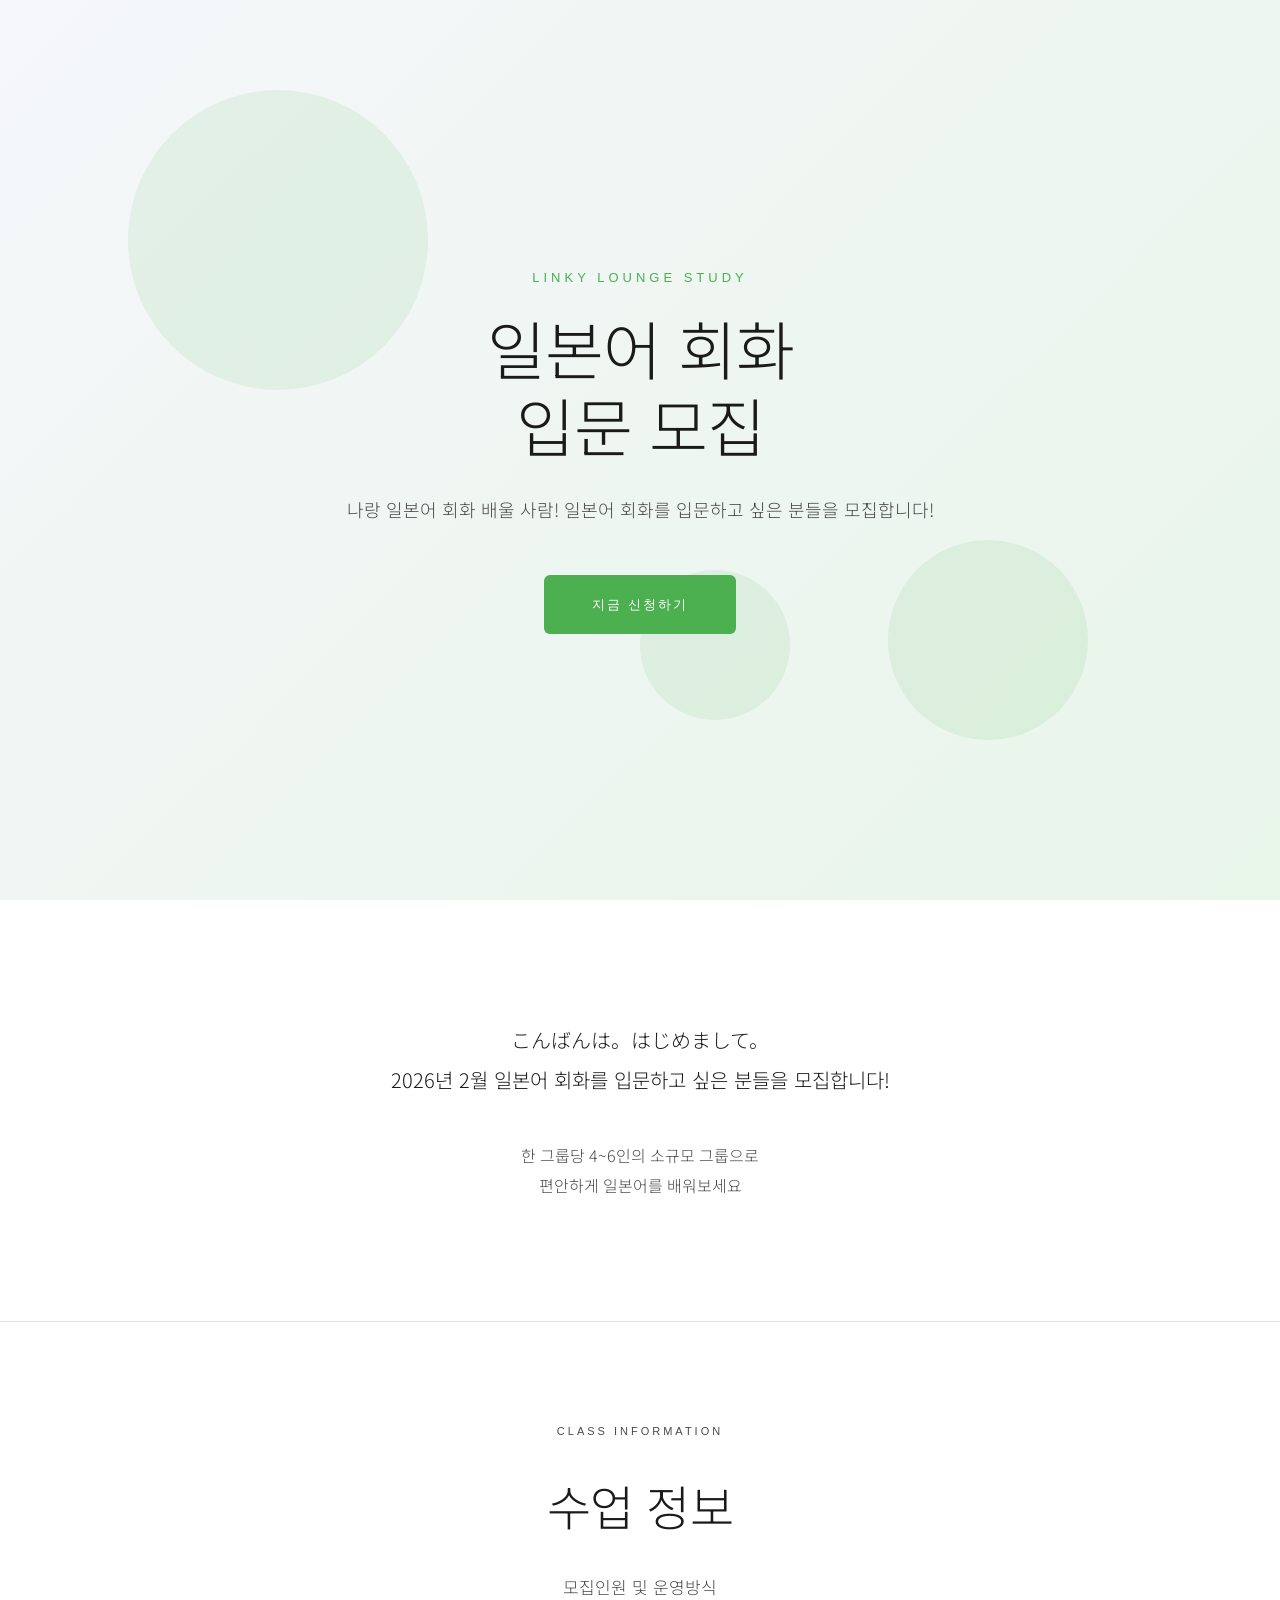
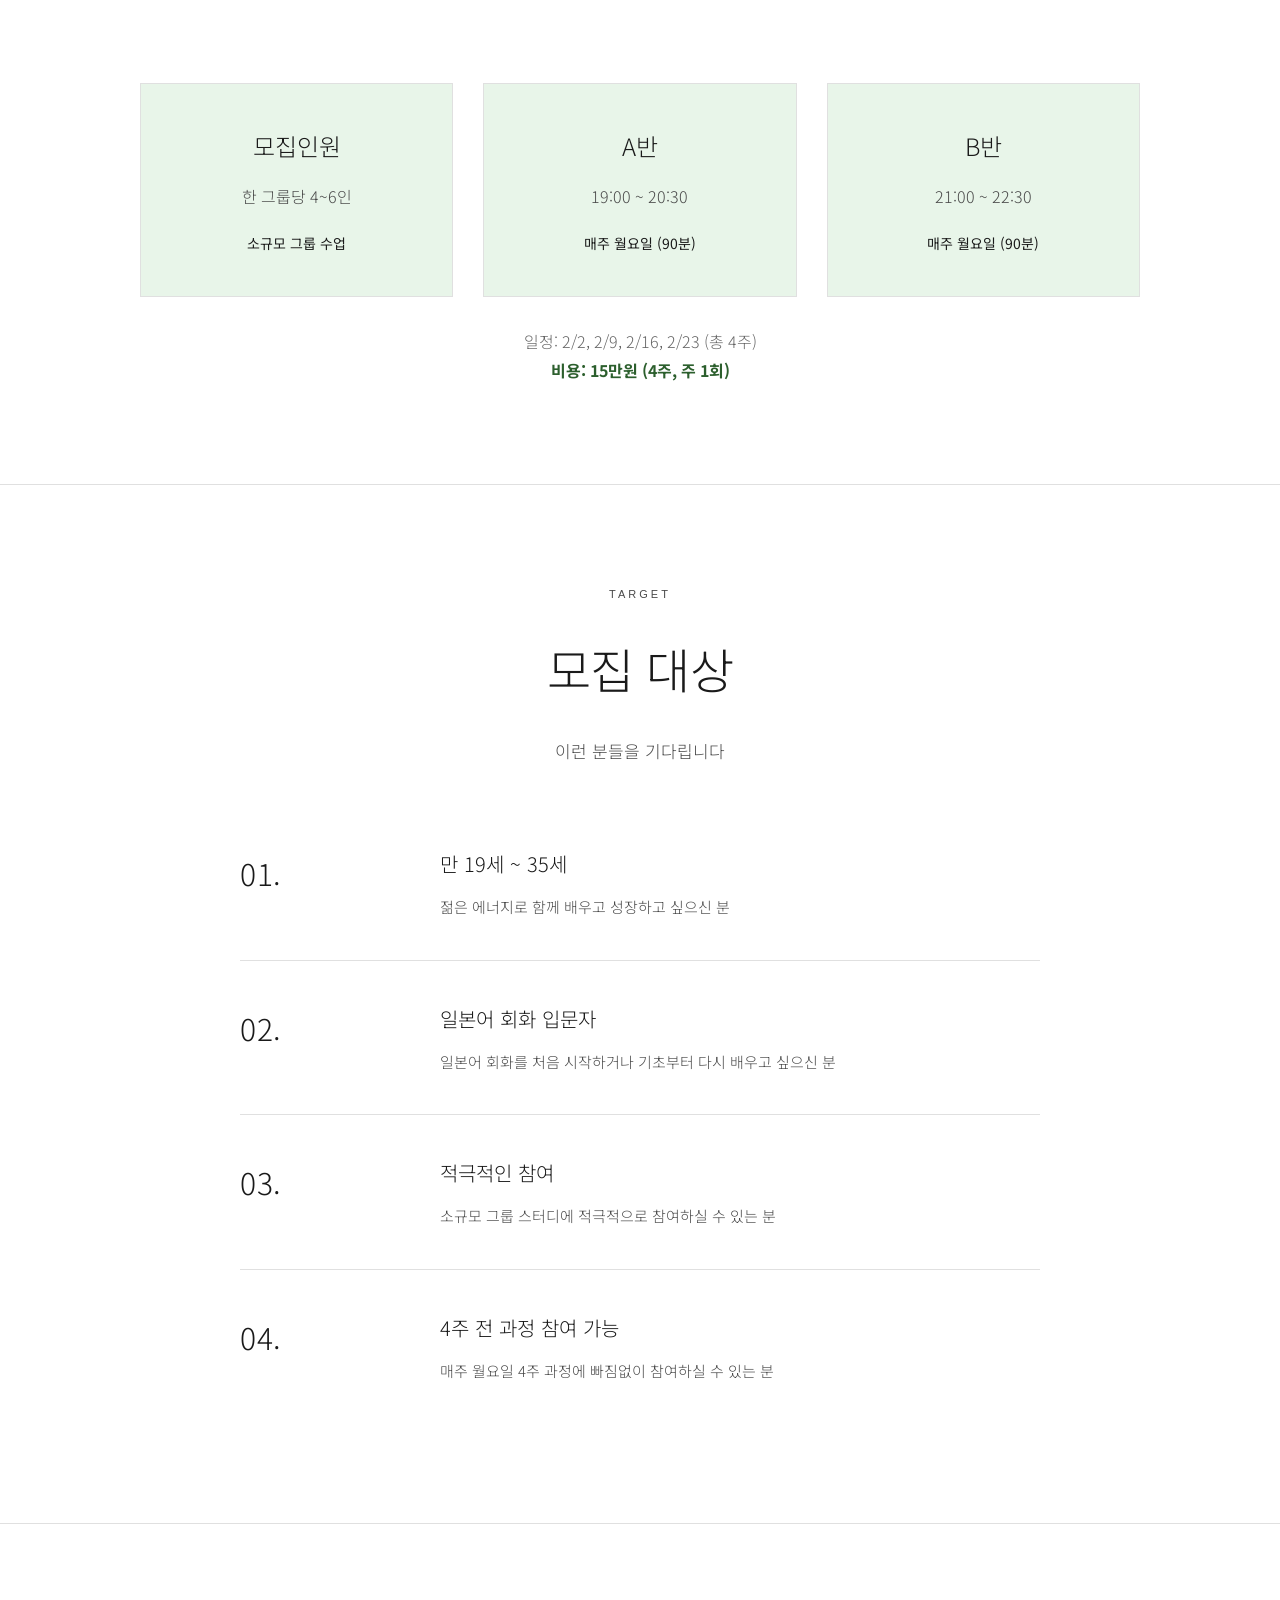
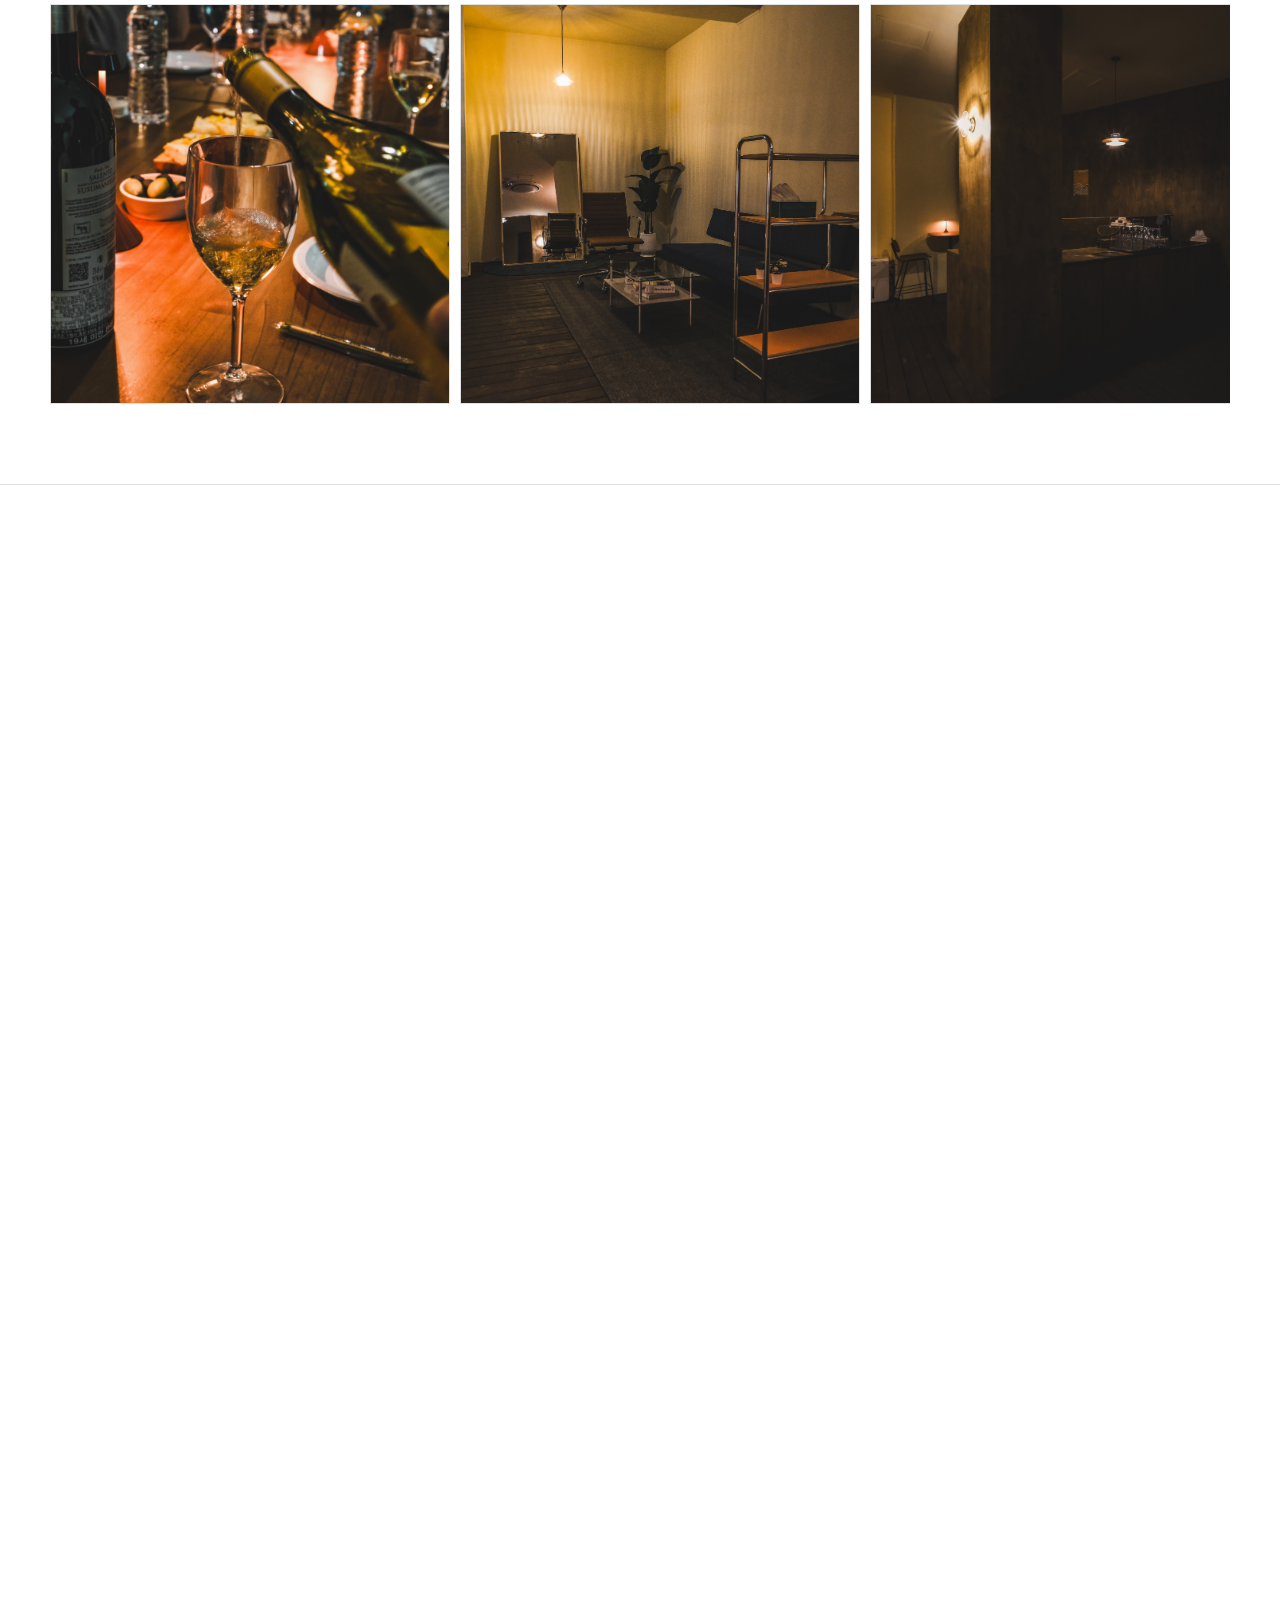
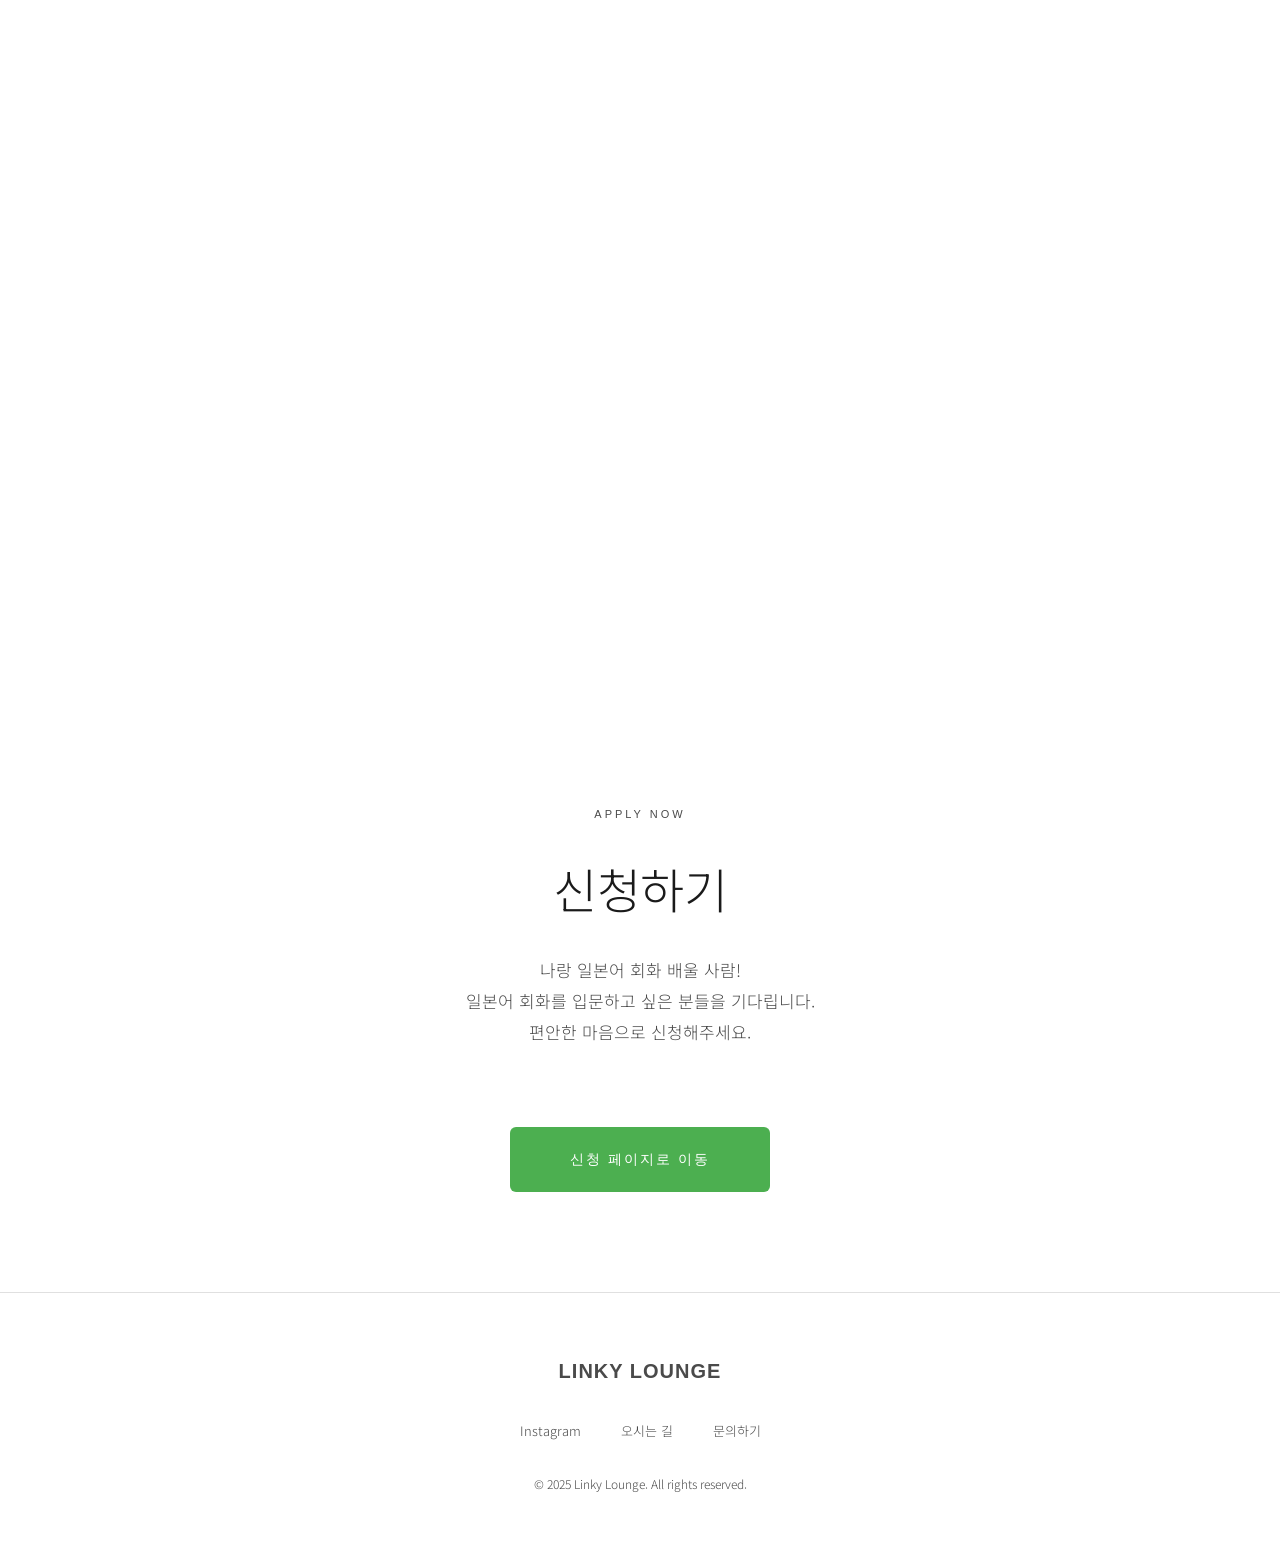
==== index.html @ 70bff69d "init" ====
<!DOCTYPE html>
<html lang="ko">
<head>
    <meta charset="UTF-8">
    <meta name="viewport" content="width=device-width, initial-scale=1.0">
    <title>일본어 회화 입문 모집 - Linky Lounge Study</title>

    <!-- Open Graph Meta Tags -->
    <meta property="og:title" content="일본어 회화 입문 모집 - Linky Lounge Study">
    <meta property="og:description" content="나랑 일본어 회화 배울 사람! 2026년 2월 일본어 회화를 입문하고 싶은 분들을 모집합니다! 매주 월요일 4주 과정">
    <meta property="og:image" content="./link-ylounge-image/h.jpg">
    <meta property="og:site_name" content="Linky Lounge Study">

    <link rel="preconnect" href="https://fonts.googleapis.com">
    <link rel="preconnect" href="https://fonts.gstatic.com" crossorigin>
    <link href="https://fonts.googleapis.com/css2?family=Noto+Sans+KR:wght@300;400&display=swap" rel="stylesheet">
    <link href="https://fonts.cdnfonts.com/css/futura-pt" rel="stylesheet">
	<link rel="stylesheet" href="./index.css" />
	<script src="./index.js" defer></script>
</head>
<body>
    <!-- ========================================
        최상단 히어로 섹션
    ======================================== -->
    <div class="top-hero-section">
        <div class="hero-background">
            <div class="floating-circle circle-1"></div>
            <div class="floating-circle circle-2"></div>
            <div class="floating-circle circle-3"></div>
        </div>
        <div class="hero-content">
            <p class="hero-label">LINKY LOUNGE STUDY</p>
            <h1 class="hero-title georgia">일본어 회화<br>입문 모집</h1>
            <p class="hero-subtitle">
                나랑 일본어 회화 배울 사람!<br class="mobile-break">
                일본어 회화를 입문하고 싶은 분들을 모집합니다!
            </p>
            <a href="apply.html" class="btn-primary">지금 신청하기</a>
        </div>
    </div>

    <!-- ========================================
        메인 초대장 콘텐츠
    ======================================== -->
    <!-- Philosophy Section -->
    <section class="philosophy">
        <div class="container">
            <div class="philosophy-content">
                <p class="philosophy-text">
                    こんばんは。はじめまして。<br>
                    2026년 2월 일본어 회화를 <br class="mobile-break">입문하고 싶은 분들을 모집합니다!
                </p>
                <p class="philosophy-subtext">
                    한 그룹당 4~6인의 소규모 그룹으로<br>
                    편안하게 일본어를 배워보세요
                </p>
            </div>
        </div>
    </section>

    <section class="dates fade-in-up">
        <div class="container">
            <div class="section-header">
                <div class="section-label">CLASS INFORMATION</div>
                <h2 class="section-title georgia">수업 정보</h2>
                <p class="section-description">
                    모집인원 및 운영방식
                </p>
            </div>
            <div class="dates-grid">
                <div class="date-card">
                    <div class="date">모집인원</div>
                    <div class="time">한 그룹당 4~6인</div>
                    <div class="seats">소규모 그룹 수업</div>
                </div>
                <div class="date-card">
                    <div class="date">A반</div>
                    <div class="time">19:00 ~ 20:30</div>
                    <div class="seats">매주 월요일 (90분)</div>
                </div>
                <div class="date-card">
                    <div class="date">B반</div>
                    <div class="time">21:00 ~ 22:30</div>
                    <div class="seats">매주 월요일 (90분)</div>
                </div>
            </div>
            <div style="text-align: center; margin-top: 30px;">
                <p style="font-size: 16px; color: #666;">
                    일정: 2/2, 2/9, 2/16, 2/23 (총 4주)<br>
                    <strong style="color: #2c5f2d;">비용: 15만원 (4주, 주 1회)</strong>
                </p>
            </div>
        </div>
    </section>

    <!-- Program Section -->
    <section class="program fade-in-up">
        <div class="container">
            <div class="section-header">
                <div class="section-label">TARGET</div>
                <h2 class="section-title georgia">모집 대상</h2>
                <p class="section-description">
                    이런 분들을 기다립니다
                </p>
            </div>
            <div class="timeline">
                <div class="timeline-item">
                    <div class="timeline-time">01.</div>
                    <div class="timeline-content">
                        <h3>만 19세 ~ 35세</h3>
                        <p>젊은 에너지로 함께 배우고 <br class="mobile-break">성장하고 싶으신 분</p>
                    </div>
                </div>
                <div class="timeline-item">
                    <div class="timeline-time">02.</div>
                    <div class="timeline-content">
                        <h3>일본어 회화 입문자</h3>
                        <p>일본어 회화를 처음 시작하거나 <br class="mobile-break">기초부터 다시 배우고 싶으신 분</p>
                    </div>
                </div>
                <div class="timeline-item">
                    <div class="timeline-time">03.</div>
                    <div class="timeline-content">
                        <h3>적극적인 참여</h3>
                        <p>소규모 그룹 스터디에 <br class="mobile-break">적극적으로 참여하실 수 있는 분</p>
                    </div>
                </div>
                <div class="timeline-item">
                    <div class="timeline-time">04.</div>
                    <div class="timeline-content">
                        <h3>4주 전 과정 참여 가능</h3>
                        <p>매주 월요일 4주 과정에 <br class="mobile-break">빠짐없이 참여하실 수 있는 분</p>
                    </div>
                </div>
            </div>
        </div>
    </section>

    <!-- Image Slider -->
    <section class="image-slider-section">
        <div class="slider-container">
            <div class="slider-wrapper">
                <button class="slider-arrow prev" id="prevBtn">‹</button>
                <div class="slider-track" id="sliderTrack">
                    <div class="slider-item square">
                        <img src="link-ylounge-image/b.jpg" alt="Gallery Image 1">
                    </div>
                    <div class="slider-item square">
                        <img src="link-ylounge-image/c.jpg" alt="Gallery Image 2">
                    </div>
                    <div class="slider-item square">
                        <img src="link-ylounge-image/d.jpg" alt="Gallery Image 3">
                    </div>
                    <div class="slider-item">
                        <img src="link-ylounge-image/e.jpg" alt="Gallery Image 4">
                    </div>
                    <div class="slider-item">
                        <img src="link-ylounge-image/f.jpg" alt="Gallery Image 5">
                    </div>
                    <div class="slider-item">
                        <img src="link-ylounge-image/g.jpg" alt="Gallery Image 6">
                    </div>
                    <div class="slider-item">
                        <img src="link-ylounge-image/h.jpg" alt="Gallery Image 7">
                    </div>
                    <!-- 무한 스크롤을 위한 복제 이미지 -->
                    <div class="slider-item square">
                        <img src="link-ylounge-image/b.jpg" alt="Gallery Image 1">
                    </div>
                    <div class="slider-item square">
                        <img src="link-ylounge-image/c.jpg" alt="Gallery Image 2">
                    </div>
                    <div class="slider-item square">
                        <img src="link-ylounge-image/d.jpg" alt="Gallery Image 3">
                    </div>
                    <div class="slider-item">
                        <img src="link-ylounge-image/e.jpg" alt="Gallery Image 4">
                    </div>
                    <div class="slider-item">
                        <img src="link-ylounge-image/f.jpg" alt="Gallery Image 5">
                    </div>
                    <div class="slider-item">
                        <img src="link-ylounge-image/g.jpg" alt="Gallery Image 6">
                    </div>
                    <div class="slider-item">
                        <img src="link-ylounge-image/h.jpg" alt="Gallery Image 7">
                    </div>
                </div>
                <button class="slider-arrow next" id="nextBtn">›</button>
            </div>
        </div>
    </section>
    <!-- Location Section -->
    <section class="gallery fade-in-up">
        <div class="container">
            <div class="section-header fade-in-up">
                <div class="section-label">LOCATION</div>
                <h2 class="section-title georgia">찾아오시는 길</h2>
                <p class="section-description">
                    서울 동작구 동작대로7길 44 지하1층 링키라운지
                </p>
            </div>
            <div class="location-map-container">
                <div class="fade-in-up location-map-wrapper">
                    <img src="link-ylounge-image/길.jpg" alt="찾아오시는 길">
                </div>
                <div class="fade-in-up location-map-buttons">
                    <a href="https://naver.me/FLebi2a9" target="_blank" class="btn-primary">길 찾아오기</a>
                </div>
            </div>
        </div>
    </section>
    <!-- Details Section -->
    <section class="details fade-in-up">
        <div class="container">
            <div class="section-header fade-in-up">
                <div class="section-label">DETAILS</div>
                <h2 class="section-title georgia">상세 정보</h2>
            </div>
            <div class="details-grid">
                <div class="detail-item fade-in-up">
                    <div class="detail-label">LOCATION</div>
                    <div class="detail-value">LINKY LOUNGE</div>
                    <div class="detail-note">서울 동작구 동작대로7길 44<br>지하1층 링키라운지</div>
                </div>
                <div class="detail-item fade-in-up">
                    <div class="detail-label">PRICE</div>
                    <div class="detail-highlight">₩150,000</div>
                    <div class="detail-note">4주 과정 (주 1회, 회당 90분)<br>신청기간: 2026.01.06 ~ 마감시</div>
                </div>
            </div>
        </div>
    </section>

	<!-- Application CTA Section -->
    <section class="application-cta" id="apply">
        <div class="container">
            <div class="section-header">
                <div class="section-label">APPLY NOW</div>
                <h2 class="section-title georgia">신청하기</h2>
                <p class="section-description">
                    나랑 일본어 회화 배울 사람!<br>
                    일본어 회화를 입문하고 싶은 분들을 기다립니다.<br>
                    편안한 마음으로 신청해주세요.
                </p>
            </div>
            <div style="text-align: center; margin-top: 50px;">
                <a href="apply.html" class="btn-primary" style="padding: 20px 60px; font-size: 14px;">신청 페이지로 이동</a>
            </div>
        </div>
    </section>

    <!-- Floating Apply Button -->
    <div class="floating-apply-btn" id="floatingApplyBtn">
        <a href="apply.html" class="btn-primary">신청하기</a>
    </div>

    <!-- Footer -->
    <footer class="footer">
        <div class="container">
            <div class="footer-content">
                <div class="footer-logo georgia">LINKY LOUNGE</div>
            </div>
            <div class="footer-links">
                <a href="https://www.instagram.com/linky_lounge/" target="_blank" class="footer-link">Instagram</a>
                <a href="https://naver.me/F4LgLoQx" target="_blank" class="footer-link">오시는 길</a>
                <a href="https://www.instagram.com/linky_lounge/" target="_blank" class="footer-link">문의하기</a>
            </div>
            <p class="footer-copyright">
                © 2025 Linky Lounge. All rights reserved.
            </p>
        </div>
    </footer>
</body>
</html>
---- index.css ----
* {
    margin: 0;
    padding: 0;
    box-sizing: border-box;
}

:root {
    --bg-color: #FFFFFF;
    --text-primary: #1a1a1a;
    --text-secondary: #4a4a4a;
    --border-color: #e0e0e0;
    --accent-color: #4CAF50;
    --light-green: #E8F5E9;
    --medium-green: #66BB6A;
}

html {
    scroll-behavior: smooth;
}

body {
    font-family: 'Noto Sans KR', -apple-system, BlinkMacSystemFont, sans-serif;
    color: var(--text-primary);
    line-height: 1.8;
    background: var(--bg-color);
    font-weight: 300;
    -webkit-font-smoothing: antialiased;
    overflow-x: hidden;
}

/* 영어 전용 요소 */
.english-only {
    font-family: 'Futura PT', 'Futura', sans-serif;
}

/* 영어 제목 */
.english-title {
    font-family: 'Futura PT', 'Futura', sans-serif;
    font-weight: 600;
}

/* 영어 본문 */
.english-body {
    font-family: 'Futura PT', 'Futura', sans-serif;
    font-weight: 400;
}

.container {
    max-width: 1140px;
    margin: 0 auto;
    padding: 0 30px;
}

.georgia {
    font-family: 'Noto Sans KR', sans-serif;
    font-weight: 300;
}

/* ========================================
   최상단 히어로 섹션
   ======================================== */
.top-hero-section {
    width: 100%;
    min-height: 100vh;
    position: relative;
    overflow: hidden;
    display: flex;
    align-items: center;
    justify-content: center;
    background: linear-gradient(135deg, #f5f7fa 0%, #E8F5E9 100%);
}

.hero-background {
    position: absolute;
    top: 0;
    left: 0;
    width: 100%;
    height: 100%;
    z-index: 1;
}

.floating-circle {
    position: absolute;
    border-radius: 50%;
    background: rgba(76, 175, 80, 0.1);
    animation: float 20s ease-in-out infinite;
}

.circle-1 {
    width: 300px;
    height: 300px;
    top: 10%;
    left: 10%;
    animation-delay: 0s;
}

.circle-2 {
    width: 200px;
    height: 200px;
    top: 60%;
    right: 15%;
    animation-delay: 5s;
}

.circle-3 {
    width: 150px;
    height: 150px;
    bottom: 20%;
    left: 50%;
    animation-delay: 10s;
}

@keyframes float {
    0%, 100% {
        transform: translate(0, 0) scale(1);
    }
    33% {
        transform: translate(30px, -30px) scale(1.1);
    }
    66% {
        transform: translate(-20px, 20px) scale(0.9);
    }
}

.hero-content {
    position: relative;
    z-index: 2;
    text-align: center;
    max-width: 820px;
    padding: 0 30px;
    animation: fadeInUp 1s ease-out;
}

@keyframes fadeInUp {
    from {
        opacity: 0;
        transform: translateY(30px);
    }
    to {
        opacity: 1;
        transform: translateY(0);
    }
}

/* Image Placeholder */
.image-placeholder {
    width: 100%;
    height: 100%;
    background:
        repeating-linear-gradient(
            45deg,
            #f5f5f5,
            #f5f5f5 10px,
            #FFFFFF 10px,
            #FFFFFF 20px
        );
    display: flex;
    align-items: center;
    justify-content: center;
    color: var(--text-primary);
    font-size: 14px;
    font-weight: 300;
    letter-spacing: 1px;
    position: relative;
}

.image-placeholder::after {
    content: 'IMAGE AREA';
    background: var(--bg-color);
    padding: 12px 24px;
    border: 2px solid var(--accent-color);
}

/* Hero Section */
.hero {
    display: none;
}

.hero-label {
    font-size: 13px;
    letter-spacing: 4px;
    text-transform: uppercase;
    color: var(--accent-color);
    margin-bottom: 20px;
    font-weight: 500;
    font-family: 'Futura PT', 'Futura', sans-serif;
}

.hero-title {
    font-size: 64px;
    font-weight: 300;
    margin-bottom: 30px;
    letter-spacing: -1px;
    line-height: 1.2;
    font-family: 'Noto Sans KR', sans-serif;
    color: var(--text-primary);
}

.hero-subtitle {
    font-size: 18px;
    color: var(--text-secondary);
    margin-bottom: 50px;
    font-weight: 300;
    line-height: 1.8;
}

.btn-primary {
    display: inline-block;
    padding: 18px 48px;
    font-size: 13px;
    letter-spacing: 2px;
    text-transform: uppercase;
    background: var(--accent-color);
    color: white;
    text-decoration: none;
    border: none;
    cursor: pointer;
    transition: all 0.3s ease;
    font-weight: 400;
    font-family: 'Futura PT', 'Futura', sans-serif;
    border-radius: 6px;
}

.btn-primary:hover {
    background: var(--medium-green);
    transform: translateY(-2px);
    box-shadow: 0 4px 12px rgba(76, 175, 80, 0.3);
}

/* Image Slider Section */
.image-slider-section {
    padding: 80px 50px;
    border-bottom: 1px solid var(--border-color);
    overflow: hidden;
}

.slider-container {
    position: relative;
    max-width: 100%;
    margin: 0 auto;
    padding: 0;
}

.slider-wrapper {
    position: relative;
    overflow: hidden;
}

.slider-track {
    display: flex;
    gap: 10px;
    animation: infiniteScroll 60s linear infinite;
    width: max-content;
    transition: transform 0.5s ease;
}

.slider-wrapper:hover .slider-track {
    animation-play-state: paused;
}

@keyframes infiniteScroll {
    0% {
        transform: translateX(0);
    }
    100% {
        transform: translateX(-50%);
    }
}

.slider-item {
    flex: 0 0 auto;
    height: 400px;
}

.slider-item img {
    height: 100%;
    width: auto;
    display: block;
	border: solid 1px var(--border-color);
}

.slider-item.square {
    width: 400px;
}

.slider-item.square img {
    width: 100%;
    height: 100%;
    object-fit: cover;
}

.slider-arrow {
    position: absolute;
    top: 50%;
    transform: translateY(-50%);
    background: rgba(76, 175, 80, 0.7);
    color: white;
    width: 50px;
    height: 50px;
    border: none;
    cursor: pointer;
    z-index: 10;
    display: flex;
    align-items: center;
    justify-content: center;
    font-size: 20px;
    transition: all 0.3s ease;
    opacity: 0;
    pointer-events: none;
    border-radius: 50%;
}

.slider-wrapper:hover .slider-arrow {
    opacity: 1;
    pointer-events: all;
}

.slider-arrow:hover {
    background: var(--accent-color);
}

.slider-arrow.prev {
    left: 10px;
}

.slider-arrow.next {
    right: 10px;
}

/* Section */
section {
    padding: 100px 0;
    border-bottom: 1px solid var(--border-color);
}

section:last-of-type {
    border-bottom: none;
}

.section-header {
    text-align: center;
    max-width: 720px;
    margin: 0 auto 80px;
}

.section-label {
    font-size: 11px;
    letter-spacing: 3px;
    text-transform: uppercase;
    color: var(--text-secondary);
    margin-bottom: 20px;
    font-weight: 400;
    font-family: 'Futura PT', 'Futura', sans-serif;
}

.section-title {
    font-size: 48px;
    font-weight: 300;
    margin-bottom: 24px;
    letter-spacing: -0.5px;
    font-family: 'Noto Sans KR', sans-serif;
    color: var(--text-primary);
}

.section-description {
    font-size: 17px;
    color: var(--text-secondary);
    line-height: 1.8;
    font-weight: 300;
}

/* Philosophy Section */
.philosophy {
    background: var(--bg-color);
    padding: 120px 0;
}

.philosophy-content {
    max-width: 800px;
    margin: 0 auto;
    text-align: center;
}

.philosophy-text {
    font-size: 20px;
    line-height: 2;
    color: var(--text-primary);
    margin-bottom: 40px;
    font-weight: 300;
}

.philosophy-subtext {
    font-size: 16px;
    color: var(--text-secondary);
    line-height: 1.9;
    font-weight: 300;
}

/* Program Timeline */
.timeline {
    max-width: 800px;
    margin: 0 auto;
}


.timeline-item {
    display: grid;
    grid-template-columns: 140px 1fr;
    gap: 60px;
    padding: 40px 0;
    border-bottom: 1px solid var(--border-color);
}

.timeline-item:first-child {
    padding-top: 0px;
}

.timeline-item:last-child {
    border-bottom: none;
}

.timeline-time {
    font-size: 30px;
    font-weight: 300;
    color: var(--text-primary);
    letter-spacing: 0.5px;
}

.timeline-content h3 {
    font-size: 20px;
    margin-bottom: 12px;
    font-weight: 300;
    color: var(--text-primary);
}

.timeline-content p {
    font-size: 15px;
    color: var(--text-secondary);
    line-height: 1.7;
    font-weight: 300;
}

/* Details */
.details-grid {
    display: grid;
    grid-template-columns: repeat(2, 1fr);
    gap: 40px;
    max-width: 900px;
    margin: 0 auto;
}

.detail-item {
    border: 1px solid var(--border-color);
    padding: 50px 40px;
    text-align: center;
    transition: all 0.3s ease;
    background: #FAFAFA;
}

.detail-item:hover {
    border-color: var(--accent-color);
    box-shadow: 0 4px 12px rgba(76, 175, 80, 0.15);
    transform: translateY(-4px);
}

.detail-label {
    font-size: 11px;
    letter-spacing: 2px;
    text-transform: uppercase;
    color: var(--text-secondary);
    margin-bottom: 20px;
    font-weight: 400;
    font-family: 'Futura PT', 'Futura', sans-serif;
}

.detail-value {
    font-size: 22px;
    margin-bottom: 8px;
    font-weight: 300;
    line-height: 1.5;
    color: var(--text-primary);
}

.detail-note {
    font-size: 14px;
    color: var(--text-secondary);
    font-weight: 300;
}

.detail-highlight {
    font-size: 32px;
    font-weight: 300;
    color: var(--text-primary);
    margin-bottom: 12px;
}

/* Dates Section */
.dates-grid {
    display: grid;
    grid-template-columns: repeat(3, 1fr);
    gap: 30px;
    max-width: 1000px;
    margin: 0 auto;
}

.date-card {
    border: 1px solid var(--border-color);
    padding: 40px 30px;
    text-align: center;
    transition: all 0.3s ease;
    background: var(--light-green);
}

.date-card:hover {
    border-color: var(--accent-color);
    box-shadow: 0 4px 12px rgba(76, 175, 80, 0.15);
    transform: translateY(-4px);
}

.date {
    font-size: 24px;
    font-weight: 300;
    margin-bottom: 15px;
    color: var(--text-primary);
}

.time {
    font-size: 16px;
    color: var(--text-secondary);
    margin-bottom: 20px;
    font-weight: 300;
}

.seats {
    font-size: 14px;
    font-weight: 400;
}

    .full {
        color: #a03131;
    }


/* Gallery Section */
.gallery-grid {
    display: grid;
    grid-template-columns: repeat(3, 1fr);
    gap: 30px;
}

.gallery-item {
    height: 320px;
    border: 1px solid var(--border-color);
    transition: transform 0.3s ease, box-shadow 0.3s ease;
}

.gallery-item:hover {
    transform: translateY(-4px);
    box-shadow: 0 8px 18px rgba(44, 36, 22, 0.08);
}

/* Location Section */
.location-map-container {
    max-width: 600px;
    margin: 0 auto;
}

.location-map-wrapper {
    width: 100%;
    aspect-ratio: 1;
    border: 1px solid var(--border-color);
    overflow: hidden;
}

.location-map-wrapper img {
    width: 100%;
    height: 100%;
    object-fit: cover;
}

.location-map-buttons {
    display: grid;
    gap: 20px;
    margin-top: 30px;
}

.location-map-buttons .btn-primary {
    text-align: center;
    padding: 18px 24px;
}

/* Form */
.application,
.application-cta {
    background: var(--bg-color);
}

.application-form {
    max-width: 600px;
    margin: 0 auto;
}

/* Form Progress */
.form-progress {
    display: flex;
    justify-content: center;
    align-items: center;
    gap: 40px;
    margin: 60px 0 50px;
    max-width: 600px;
    margin-left: auto;
    margin-right: auto;
}

.progress-step {
    display: flex;
    flex-direction: column;
    align-items: center;
    gap: 12px;
    position: relative;
    opacity: 0.4;
    transition: all 0.3s ease;
}

.progress-step.active {
    opacity: 1;
}

.progress-step.completed {
    opacity: 0.7;
}

.progress-number {
    width: 50px;
    height: 50px;
    border-radius: 50%;
    border: 2px solid var(--border-color);
    display: flex;
    align-items: center;
    justify-content: center;
    font-size: 18px;
    font-weight: 400;
    color: var(--text-secondary);
    transition: all 0.3s ease;
}

.progress-step.active .progress-number {
    background: var(--accent-color);
    color: white;
    border-color: var(--accent-color);
}

.progress-step.completed .progress-number {
    background: var(--medium-green);
    color: white;
    border-color: var(--medium-green);
}

.progress-label {
    font-size: 13px;
    color: var(--text-secondary);
    text-align: center;
    white-space: nowrap;
}

/* Form Steps */
.form-step {
    display: none;
    animation: fadeIn 0.5s ease;
}

.form-step.active {
    display: block;
}

@keyframes fadeIn {
    from {
        opacity: 0;
        transform: translateY(10px);
    }
    to {
        opacity: 1;
        transform: translateY(0);
    }
}

/* Form Buttons */
.form-buttons {
    display: grid;
    grid-template-columns: 1fr 1fr;
    gap: 15px;
    margin-top: 30px;
}

.btn-previous {
    width: 100%;
    padding: 18px 30px;
    font-size: 13px;
    letter-spacing: 2px;
    text-transform: uppercase;
    background: transparent;
    color: var(--text-primary);
    border: 1px solid var(--border-color);
    cursor: pointer;
    transition: all 0.3s ease;
    font-weight: 400;
    font-family: 'Futura PT', 'Futura', sans-serif;
    border-radius: 6px;
}

.btn-previous:hover {
    background: var(--light-green);
    border-color: var(--accent-color);
}

.btn-next {
    width: 100%;
    padding: 18px 30px;
    font-size: 13px;
    letter-spacing: 2px;
    text-transform: uppercase;
    background: var(--accent-color);
    color: white;
    border: 1px solid var(--accent-color);
    cursor: pointer;
    transition: all 0.3s ease;
    font-weight: 400;
    font-family: 'Futura PT', 'Futura', sans-serif;
    border-radius: 6px;
}

.btn-next:hover {
    background: var(--medium-green);
    border-color: var(--medium-green);
}

.form-group {
    margin-bottom: 30px;
}

.form-label {
    display: block;
    font-size: 11px;
    letter-spacing: 2px;
    text-transform: uppercase;
    margin-bottom: 12px;
    color: var(--text-primary);
    font-weight: 300;
    font-family: 'Noto Sans KR', sans-serif;
}

.form-input {
    width: 100%;
    padding: 16px 20px;
    font-size: 15px;
    font-family: 'Noto Sans KR', sans-serif;
    font-weight: 400;
    border: 1px solid var(--border-color);
    background: var(--bg-color);
    color: var(--text-primary);
    transition: all 0.3s ease;
}

.form-input:focus {
    outline: none;
    border-color: var(--accent-color);
    background: var(--light-green);
}

.form-input::placeholder {
    color: #999;
    font-weight: 300;
    opacity: 1;
}

.form-input::-webkit-input-placeholder {
    color: #999;
    font-weight: 300;
    opacity: 1;
}

.form-input::-moz-placeholder {
    color: #999;
    font-weight: 300;
    opacity: 1;
}

.form-input:-ms-input-placeholder {
    color: #999;
    font-weight: 300;
    opacity: 1;
}

.form-input.textarea-resize {
    resize: vertical;
}

/* 숫자 입력 필드의 up/down 버튼 제거 */
.form-input[type="number"]::-webkit-inner-spin-button,
.form-input[type="number"]::-webkit-outer-spin-button {
    -webkit-appearance: none;
    margin: 0;
}

.form-input[type="number"] {
    -moz-appearance: textfield;
    appearance: textfield;
}

/* Select 드롭다운 스타일 */
.form-input select,
select.form-input {
    cursor: pointer;
}

.form-input option {
    background: var(--bg-color);
    color: var(--text-primary);
    padding: 12px;
}

/* 선택되지 않은 placeholder option */
.form-input option[value=""] {
    color: rgba(229, 220, 200, 0.4);
}

.char-counter {
    font-size: 12px;
    color: var(--text-secondary);
    margin-top: 8px;
    text-align: right;
}

.form-input.file-input {
    padding: 12px;
}

.form-note {
    font-size: 12px;
    color: var(--text-secondary);
    margin-top: 8px;
    line-height: 1.6;
}

/* Radio Button Styles */
.radio-group {
    display: flex;
    gap: 15px;
    flex-wrap: wrap;
    margin-top: 10px;
}

.radio-label {
    flex: 1;
    min-width: 150px;
    display: flex;
    align-items: center;
    padding: 15px 20px;
    border: 2px solid var(--border-color);
    border-radius: 8px;
    cursor: pointer;
    transition: all 0.3s ease;
    background: white;
}

.radio-label:hover {
    border-color: var(--accent-color);
    background: #f9f9f9;
}

.radio-label input[type="radio"] {
    width: 20px;
    height: 20px;
    margin-right: 12px;
    cursor: pointer;
    accent-color: var(--accent-color);
    flex-shrink: 0;
}

.radio-label input[type="radio"]:checked + .radio-text {
    font-weight: 500;
    color: var(--text-primary);
}

.radio-label:has(input[type="radio"]:checked) {
    border-color: var(--accent-color);
    background: white;
    box-shadow: 0 2px 8px rgba(76, 175, 80, 0.2);
}

.radio-text {
    font-size: 15px;
    color: var(--text-primary);
    transition: all 0.3s ease;
    user-select: none;
}

.form-privacy-section {
    border-top: 1px solid var(--border-color);
    padding-top: 30px;
    margin-top: 40px;
}

.form-checkbox-label {
    display: flex;
    align-items: flex-start;
    cursor: pointer;
    margin-bottom: 16px;
}

.form-checkbox-label input[type="checkbox"] {
    margin-right: 12px;
    margin-top: 4px;
    cursor: pointer;
}

.form-checkbox-label span {
    font-size: 14px;
    line-height: 1.6;
    font-weight: 300;
}

.form-privacy-notice {
    font-size: 13px;
    color: var(--text-secondary);
    margin-top: 20px;
    padding: 20px;
    background: var(--light-green);
    line-height: 1.7;
    border-radius: 6px;
}

.submit-button {
    width: 100%;
    padding: 18px 42px;
    font-size: 13px;
    letter-spacing: 2px;
    text-transform: uppercase;
    background: var(--accent-color);
    color: white;
    border: none;
    cursor: pointer;
    transition: all 0.3s ease;
    font-weight: 400;
    font-family: 'Futura PT', 'Futura', sans-serif;
    margin-top: 10px;
    border-radius: 6px;
}

.submit-button:hover {
    background: var(--medium-green);
    transform: translateY(-2px);
    box-shadow: 0 4px 12px rgba(76, 175, 80, 0.3);
}

/* Floating Apply Button */
.floating-apply-btn {
    position: fixed;
    bottom: 30px;
    right: 30px;
    z-index: 100;
    opacity: 0;
    visibility: hidden;
    transform: translateY(20px);
    transition: all 0.4s ease;
}

.floating-apply-btn.show {
    opacity: 1;
    visibility: visible;
    transform: translateY(0);
}

.floating-apply-btn .btn-primary {
    padding: 18px 36px;
    font-size: 13px;
    box-shadow: 0 8px 24px rgba(0, 0, 0, 0.3);
}

.floating-apply-btn .btn-primary:hover {
    transform: translateY(-2px);
    box-shadow: 0 12px 32px rgba(0, 0, 0, 0.4);
}

@media (max-width: 768px) {
    .floating-apply-btn {
        bottom: 0;
        right: 0;
        left: 0;
        width: 100%;
        padding: 0 20px 20px;
		text-align: center;
    }

    .floating-apply-btn .btn-primary {
        width: 100%;
        padding: 18px 28px;
        font-size: 13px;
        border-radius: 0;
    }
}

/* Footer */
.footer {
    background: var(--bg-color);
    padding: 60px 0;
    border-top: 1px solid var(--border-color);
    text-align: center;
}

.footer-content {
    margin-bottom: 30px;
}

.footer-logo {
    font-size: 20px;
    font-weight: 600;
    margin-bottom: 20px;
    font-family: 'Futura PT', 'Futura', sans-serif;
    color: var(--text-secondary);
    letter-spacing: 1px;
}

.footer-links {
    display: flex;
    justify-content: center;
    gap: 40px;
    flex-wrap: wrap;
}

.footer-link {
    font-size: 13px;
    color: var(--text-secondary);
    text-decoration: none;
    transition: color 0.3s ease;
    font-weight: 300;
}

.footer-link:hover {
    color: var(--text-primary);
}

.footer-copyright {
    font-size: 12px;
    color: var(--text-secondary);
    margin-top: 30px;
    font-weight: 300;
}

/* Fade-in animation */
.fade-in-up {
    opacity: 0;
    transform: translateY(20px);
    transition: opacity 0.8s ease-out, transform 0.8s ease-out;
}

.fade-in-up.show {
    opacity: 1;
    transform: translateY(0);
}

#photoPreview {
    display:none; 
    width:100%; 
    margin-top:10px; 
    border-radius:8px;
    border: 1px solid var(--text-primary);
}

/* Responsive */
@media (max-width: 768px) {
    .hero-title {
        font-size: 42px;
    }

    .floating-circle {
        opacity: 0.5;
    }

    .circle-1 {
        width: 200px;
        height: 200px;
    }

    .circle-2 {
        width: 150px;
        height: 150px;
    }

    .circle-3 {
        width: 100px;
        height: 100px;
    }

    .section-title {
        font-size: 32px;
    }

    .details-grid {
        grid-template-columns: 1fr;
    }

    .dates-grid {
        grid-template-columns: 1fr;
    }

    .radio-group {
        flex-direction: column;
    }

    .radio-label {
        min-width: auto;
        width: 100%;
    }

    .timeline-item {
        grid-template-columns: 1fr;
        gap: 20px;
    }

    .gallery-grid {
        grid-template-columns: 1fr;
    }

    .footer-links {
        flex-direction: column;
        gap: 20px;
    }

    section {
        padding: 60px 0;
    }

    .mobile-break {
        display: inline;
    }

    .gallery-grid div[style*="grid-template-columns: repeat(2, 1fr)"] {
        grid-template-columns: 1fr !important;
    }

    .slider-item {
        height: 250px;
    }

    .slider-item.square {
        width: 250px;
        height: 250px;
		border: solid #e5dcc8 1px;
    }

    .slider-track {
        animation: infiniteScroll 45s linear infinite;
    }
}

@media (min-width: 769px) {
    .mobile-break {
        display: none;
    }
}

/* File Upload Styles */
.file-upload-container {
    display: flex;
    align-items: center;
    gap: 12px;
    margin-top: 8px;
}

.file-input-hidden {
    display: none;
}

.file-upload-btn {
    padding: 12px 24px;
    background: var(--accent-color);
    color: white;
    border: none;
    border-radius: 6px;
    cursor: pointer;
    font-size: 14px;
    font-weight: 400;
    font-family: 'Noto Sans KR', sans-serif;
    transition: all 0.3s ease;
}

.file-upload-btn:hover {
    background: var(--medium-green);
}

.file-name {
    font-size: 14px;
    color: var(--text-secondary);
    font-weight: 300;
}

/* Error Styles */
.form-input.error {
    border-color: #e74c3c;
    box-shadow: 0 0 0 2px rgba(231, 76, 60, 0.2);
}

.error-message {
    color: #e74c3c;
    font-size: 12px;
    margin-top: 4px;
    display: block;
}

/* Loading Overlay */
.loading-overlay {
    position: fixed;
    top: 0;
    left: 0;
    width: 100%;
    height: 100%;
    background: rgba(255, 255, 255, 0.95);
    display: none;
    justify-content: center;
    align-items: center;
    z-index: 1000;
}

.loading-content {
    text-align: center;
    color: var(--text-primary);
}

.loading-spinner {
    width: 50px;
    height: 50px;
    border: 4px solid var(--border-color);
    border-top: 4px solid var(--accent-color);
    border-radius: 50%;
    animation: spin 1s linear infinite;
    margin: 0 auto 20px;
}

.loading-text {
    font-size: 18px;
    font-weight: 300;
    letter-spacing: 1px;
}

/* Date Selection Buttons */
.date-selection {
    display: flex;
    gap: 15px;
    flex-wrap: wrap;
    margin-top: 10px;
}

.date-button {
    flex: 1;
    min-width: 120px;
    padding: 15px 10px;
    border: 1px solid var(--border-color);
    background: white;
    color: var(--text-primary);
    text-align: center;
    cursor: pointer;
    transition: all 0.3s ease;
    font-size: 14px;
    font-weight: 300;
    border-radius: 4px;
    line-height: 1.4;
}

.date-button:hover {
    border-color: var(--accent-color);
    background: var(--light-green);
}

.date-button.selected {
    border-color: var(--accent-color);
    background: var(--accent-color);
    color: white;
}

/* Mobile Styles */
@media (max-width: 768px) {
    .date-selection {
        flex-direction: column;
    }

    .date-button {
        min-width: auto;
    }
}

@keyframes spin {
    0% { transform: rotate(0deg); }
    100% { transform: rotate(360deg); }
}
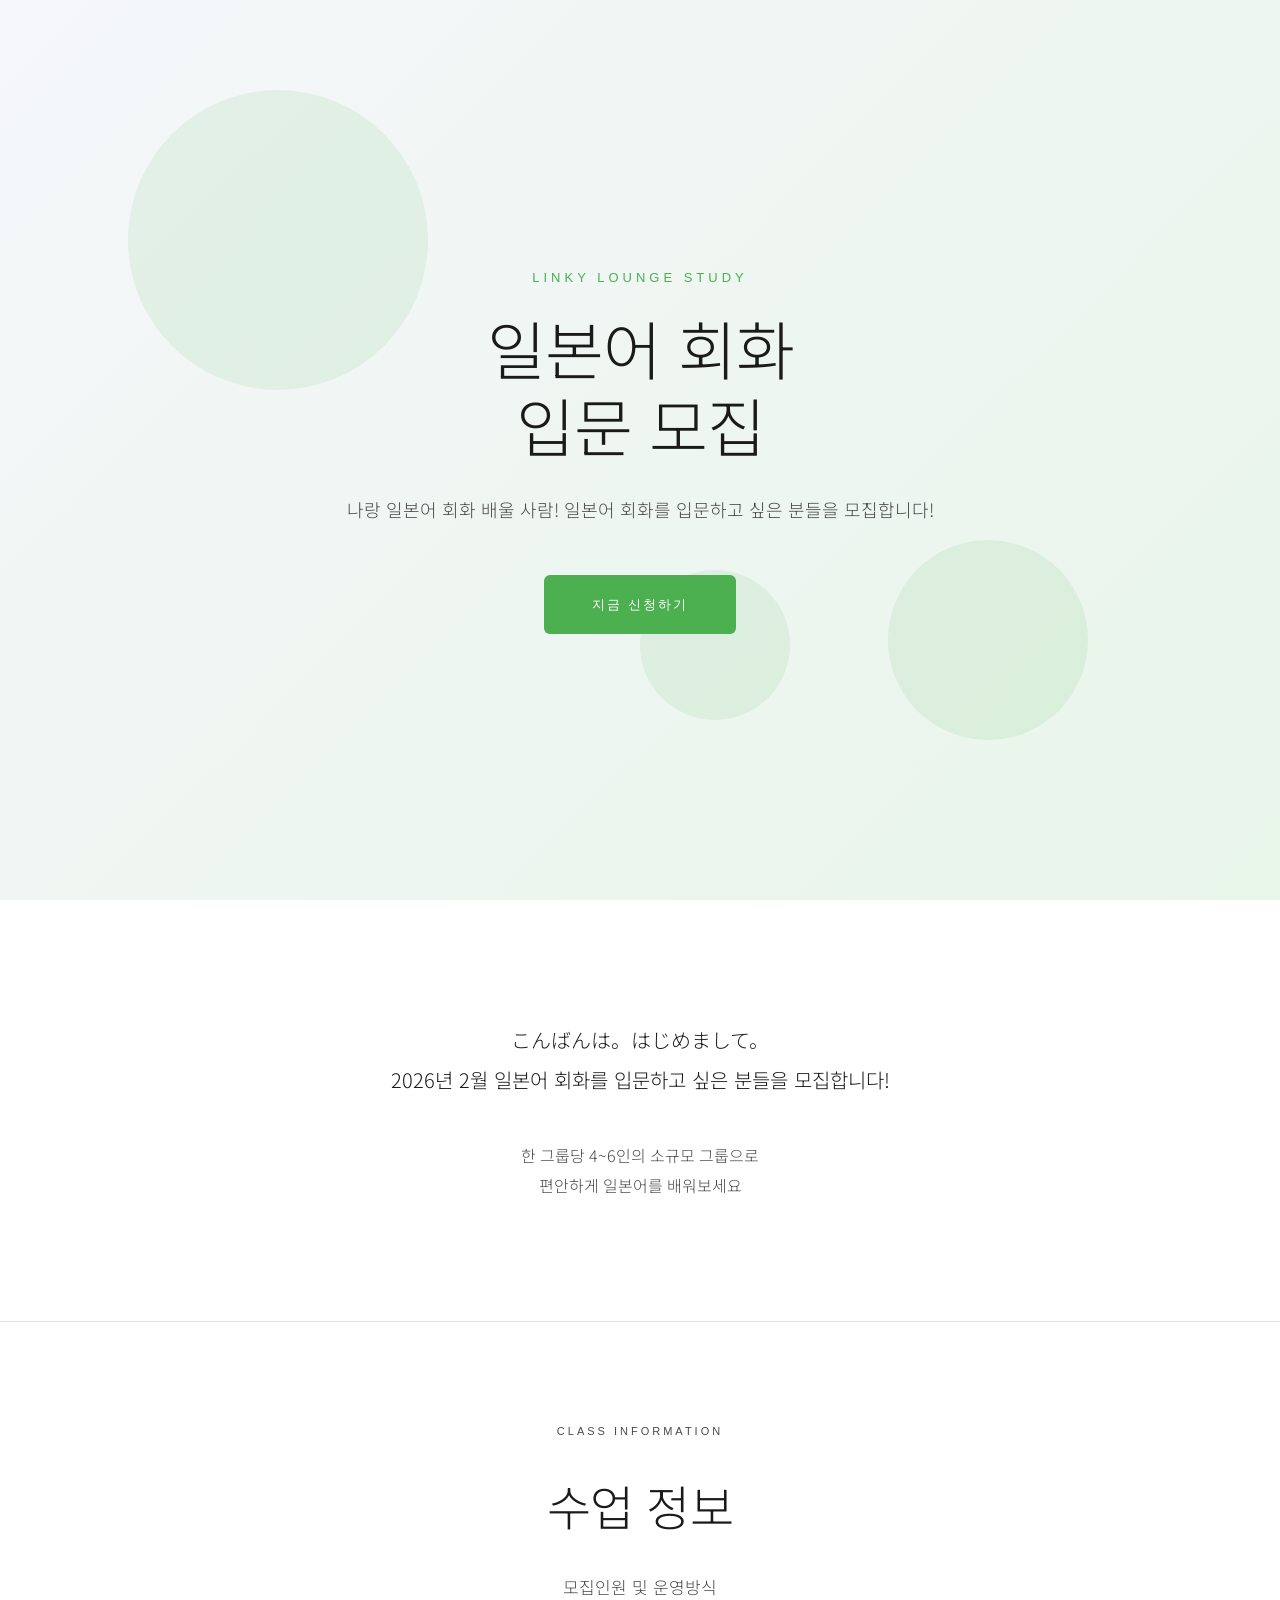
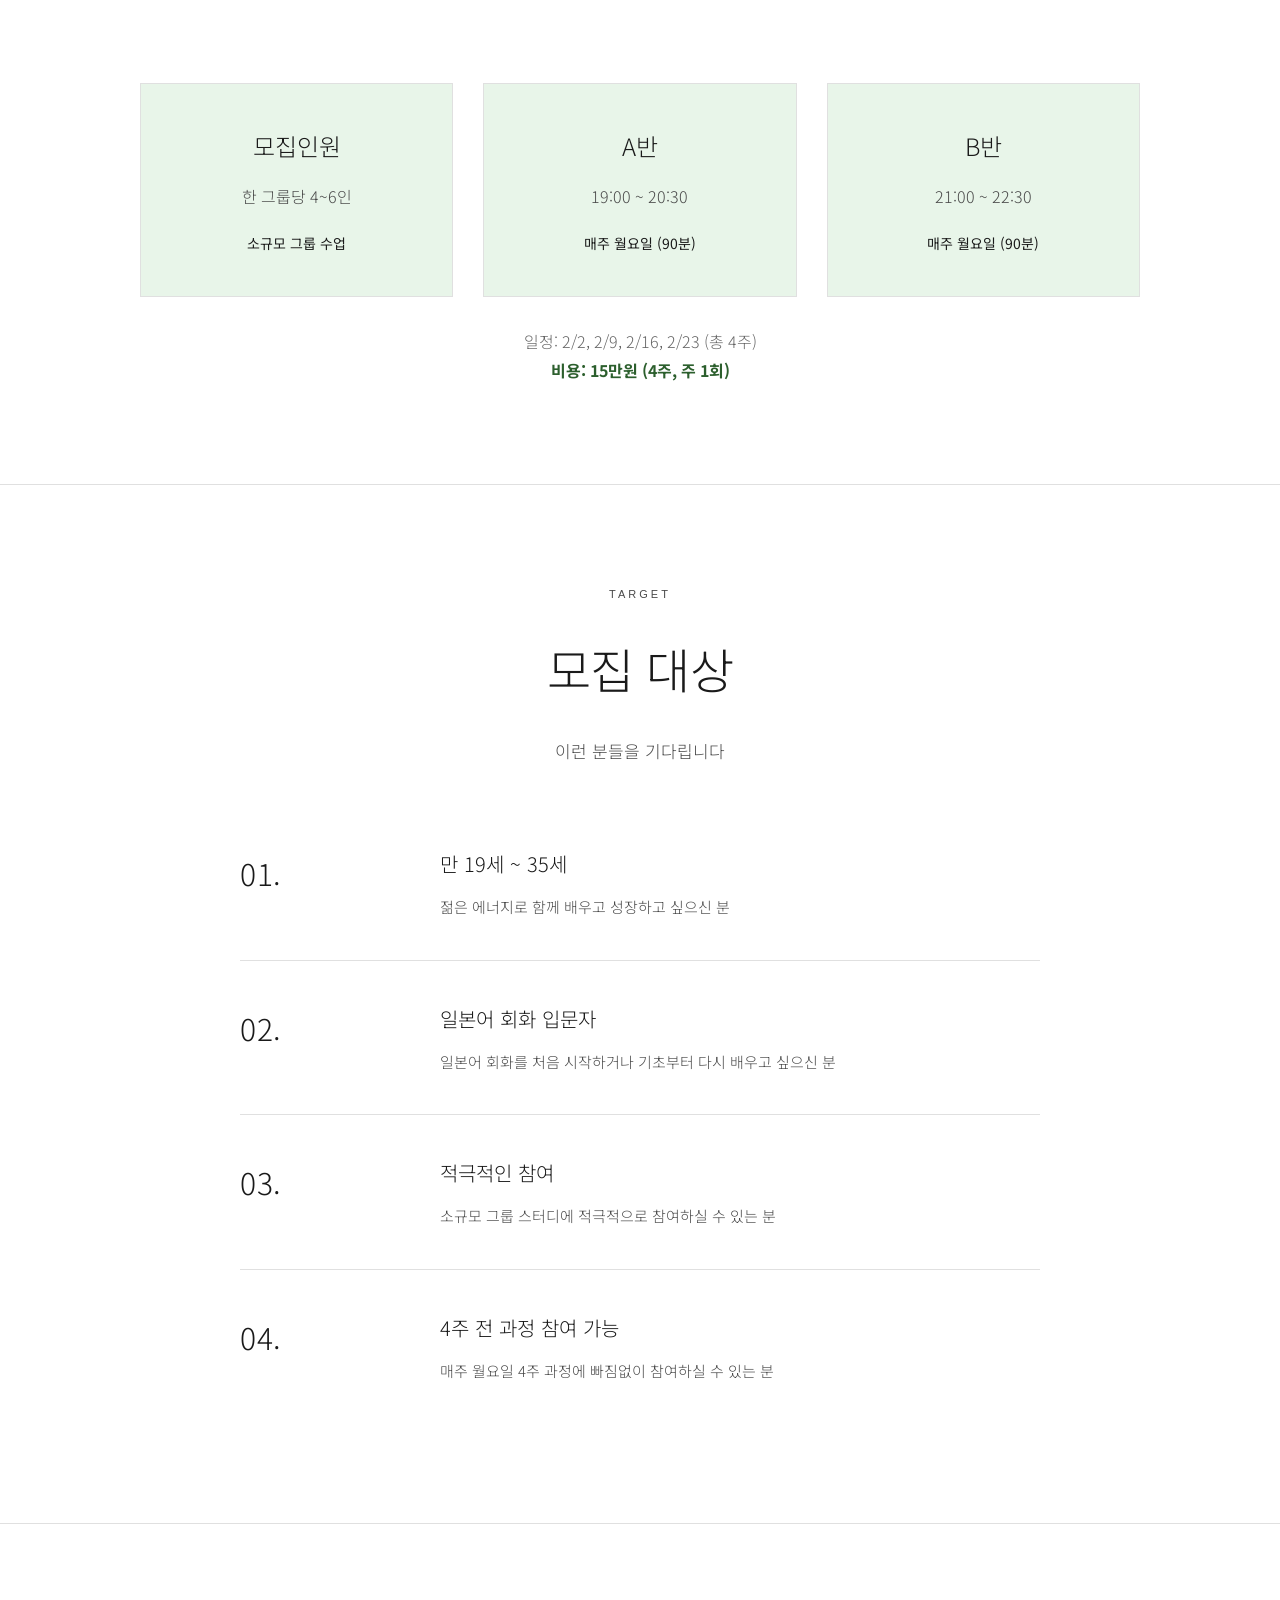
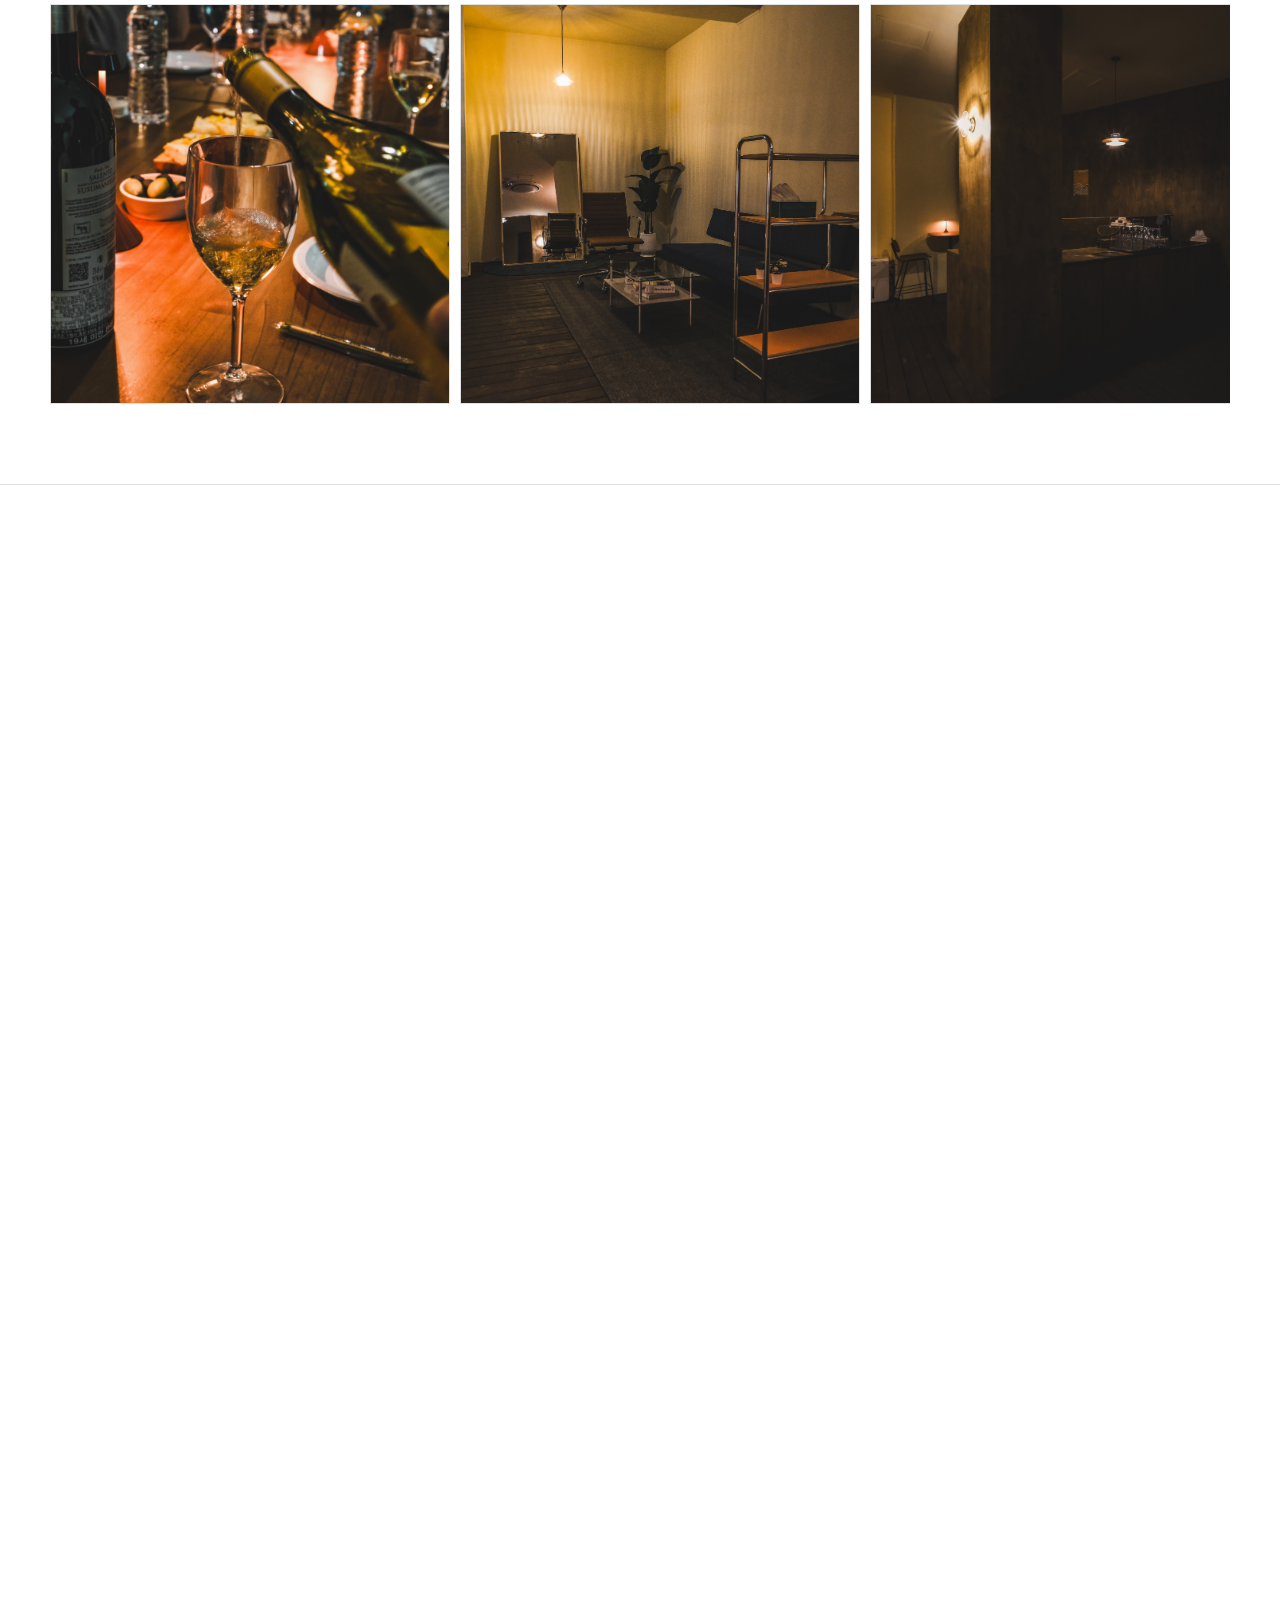
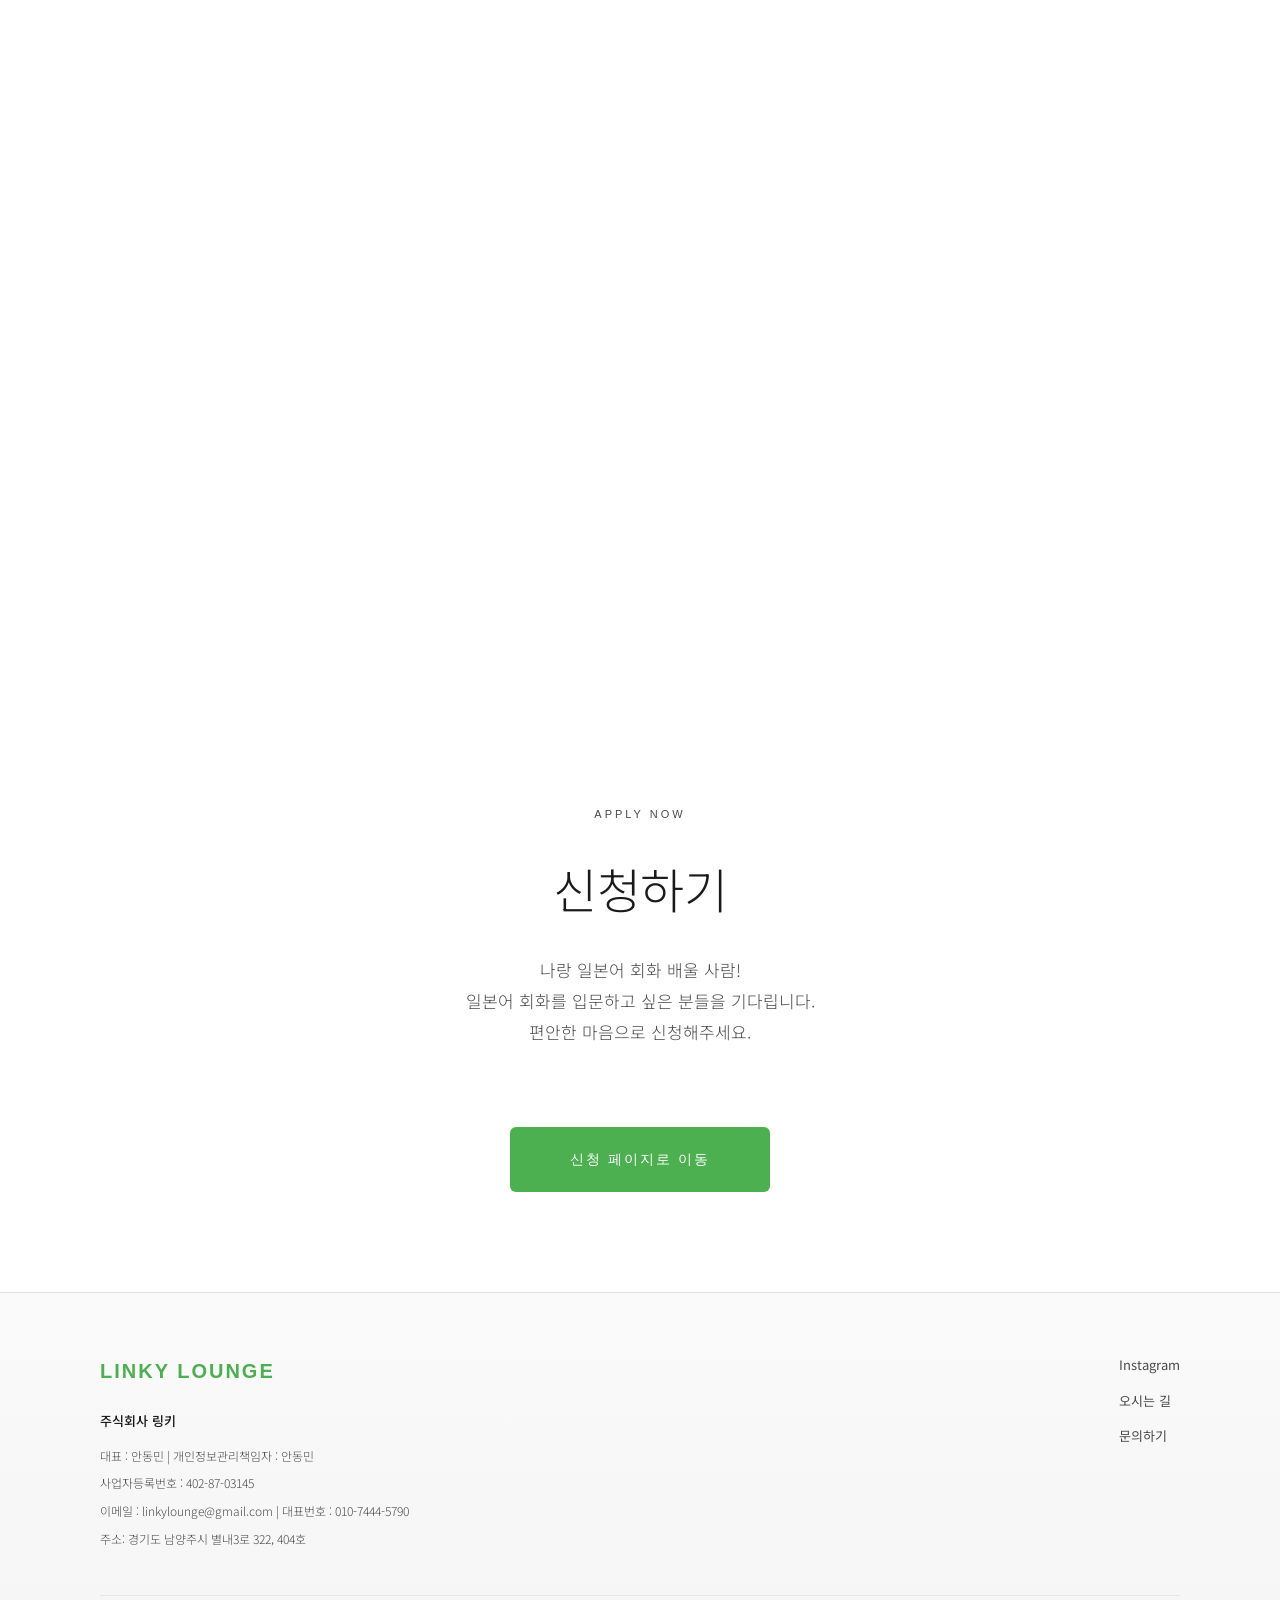
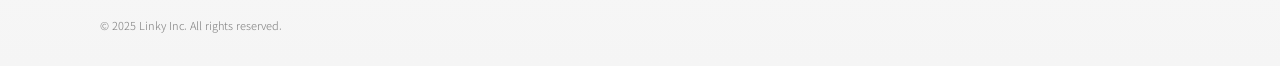
==== commit d36a29fa: "문구 수정" ====
--- a/index.html
+++ b/index.html
@@ -259,15 +259,24 @@
     <footer class="footer">
         <div class="container">
             <div class="footer-content">
-                <div class="footer-logo georgia">LINKY LOUNGE</div>
-            </div>
-            <div class="footer-links">
-                <a href="https://www.instagram.com/linky_lounge/" target="_blank" class="footer-link">Instagram</a>
-                <a href="https://naver.me/F4LgLoQx" target="_blank" class="footer-link">오시는 길</a>
-                <a href="https://www.instagram.com/linky_lounge/" target="_blank" class="footer-link">문의하기</a>
+                <div>
+                    <div class="footer-logo georgia">LINKY LOUNGE</div>
+                    <div class="footer-info">
+                        <p>주식회사 링키</p>
+                        <p>대표 : 안동민 | 개인정보관리책임자 : 안동민</p>
+                        <p>사업자등록번호 : 402-87-03145</p>
+                        <p>이메일 : linkylounge@gmail.com | 대표번호 : 010-7444-5790</p>
+                        <p>주소: 경기도 남양주시 별내3로 322, 404호</p>
+                    </div>
+                </div>
+                <div class="footer-links">
+                    <a href="https://www.instagram.com/linky_lounge/" target="_blank" class="footer-link">Instagram</a>
+                    <a href="https://naver.me/F4LgLoQx" target="_blank" class="footer-link">오시는 길</a>
+                    <a href="https://www.instagram.com/linky_lounge/" target="_blank" class="footer-link">문의하기</a>
+                </div>
             </div>
             <p class="footer-copyright">
-                © 2025 Linky Lounge. All rights reserved.
+                © 2025 Linky Inc. All rights reserved.
             </p>
         </div>
     </footer>
--- a/index.css
+++ b/index.css
@@ -1002,49 +1002,84 @@
 
 /* Footer */
 .footer {
-    background: var(--bg-color);
-    padding: 60px 0;
+    background: linear-gradient(180deg, #fafafa 0%, #f5f5f5 100%);
+    padding: 60px 0 30px;
     border-top: 1px solid var(--border-color);
-    text-align: center;
+}
+
+.footer .container {
+    max-width: 1140px;
+    margin: 0 auto;
+    padding: 0 30px;
 }
 
 .footer-content {
-    margin-bottom: 30px;
+    display: flex;
+    justify-content: space-between;
+    align-items: flex-start;
+    gap: 60px;
+    margin-bottom: 40px;
+    flex-wrap: wrap;
 }
 
 .footer-logo {
     font-size: 20px;
     font-weight: 600;
+    font-family: 'Futura PT', 'Futura', sans-serif;
+    color: var(--accent-color);
+    letter-spacing: 2px;
     margin-bottom: 20px;
-    font-family: 'Futura PT', 'Futura', sans-serif;
-    color: var(--text-secondary);
-    letter-spacing: 1px;
+}
+
+.footer-info {
+    flex: 1;
+    min-width: 300px;
+    font-size: 12px;
+    color: var(--text-secondary);
+    line-height: 1.8;
+    text-align: left;
+}
+
+.footer-info p {
+    margin: 6px 0;
+    font-weight: 300;
+}
+
+.footer-info p:first-child {
+    font-weight: 500;
+    color: var(--text-primary);
+    font-size: 13px;
+    margin-bottom: 12px;
 }
 
 .footer-links {
     display: flex;
-    justify-content: center;
-    gap: 40px;
-    flex-wrap: wrap;
+    flex-direction: column;
+    gap: 12px;
+    align-items: flex-start;
 }
 
 .footer-link {
     font-size: 13px;
     color: var(--text-secondary);
     text-decoration: none;
-    transition: color 0.3s ease;
-    font-weight: 300;
+    transition: all 0.3s ease;
+    font-weight: 400;
 }
 
 .footer-link:hover {
-    color: var(--text-primary);
+    color: var(--accent-color);
 }
 
 .footer-copyright {
-    font-size: 12px;
-    color: var(--text-secondary);
-    margin-top: 30px;
-    font-weight: 300;
+    font-size: 11px;
+    color: var(--text-secondary);
+    margin-top: 40px;
+    padding-top: 20px;
+    border-top: 1px solid var(--border-color);
+    font-weight: 300;
+    opacity: 0.7;
+    text-align: left;
 }
 
 /* Fade-in animation */
@@ -1122,9 +1157,17 @@
         grid-template-columns: 1fr;
     }
 
+    .footer-content {
+        flex-direction: column;
+        gap: 40px;
+    }
+
     .footer-links {
-        flex-direction: column;
-        gap: 20px;
+        align-items: flex-start;
+    }
+
+    .footer-copyright {
+        text-align: center;
     }
 
     section {
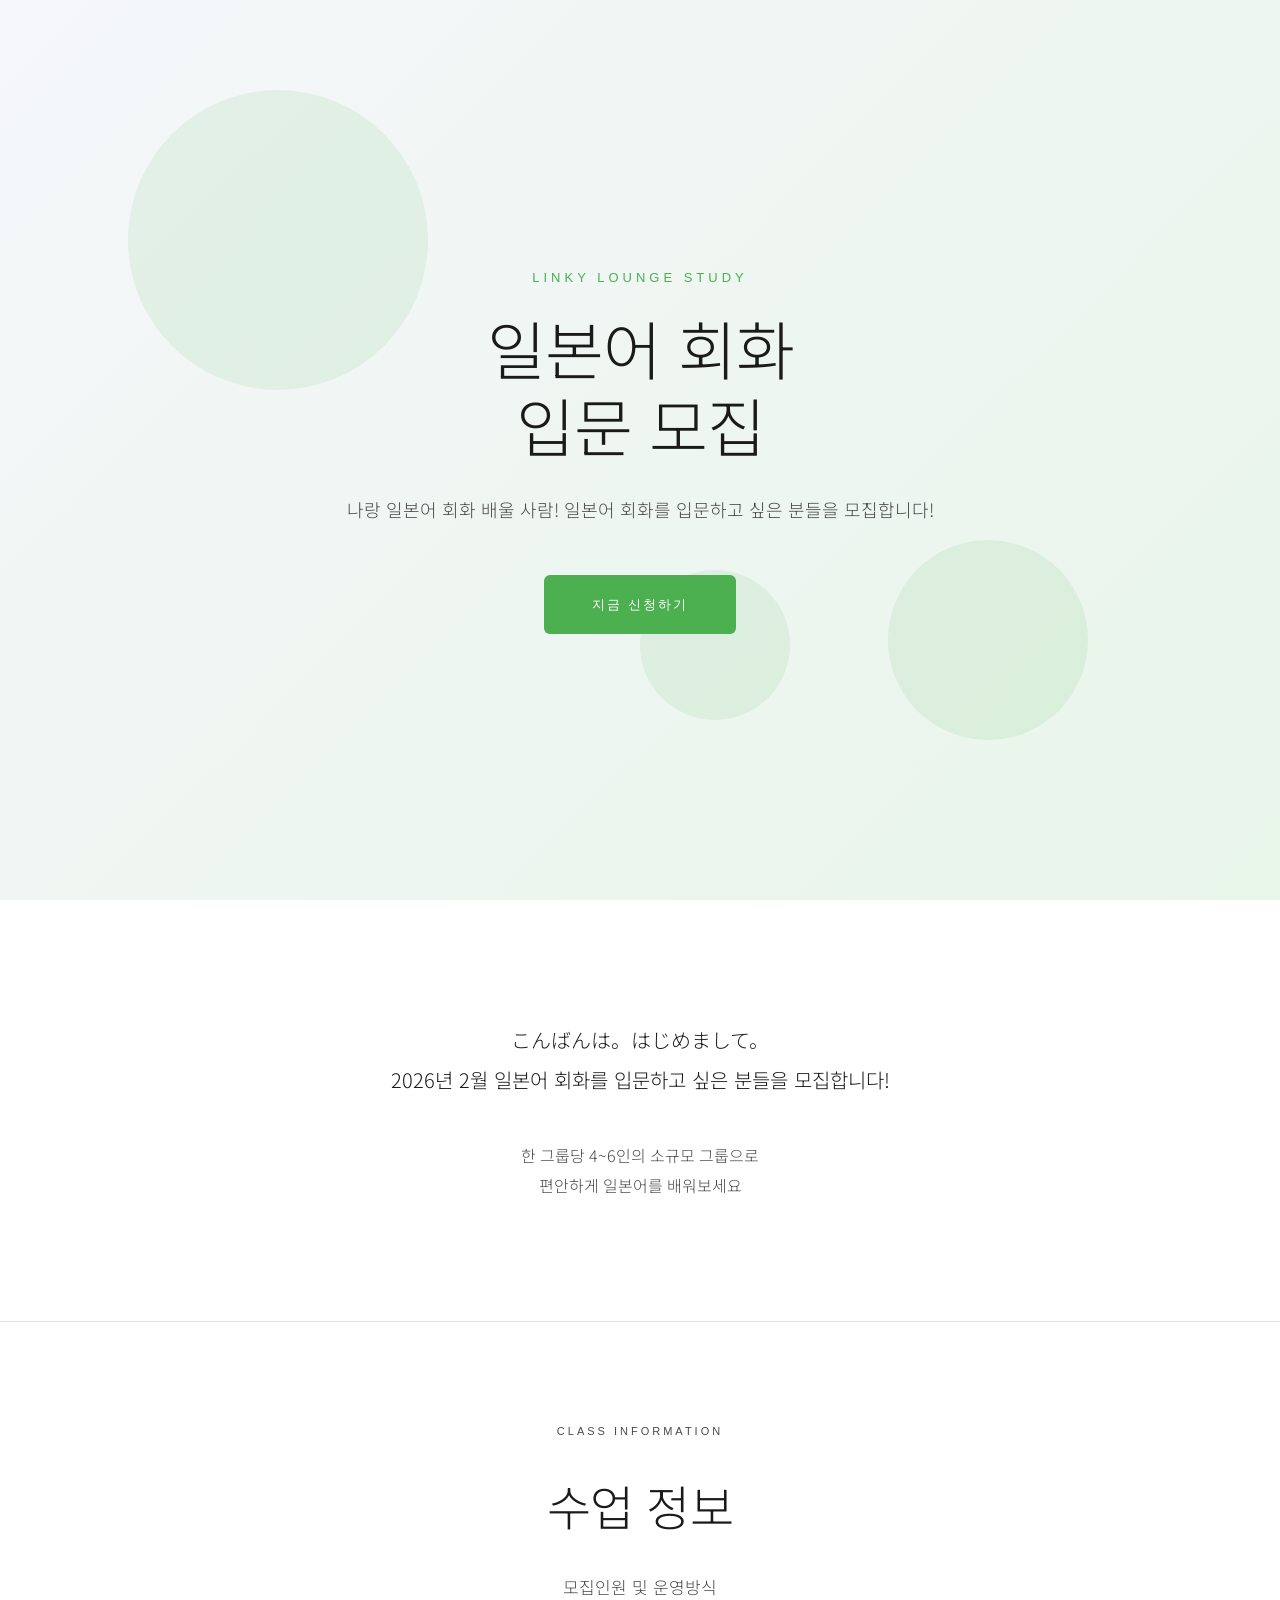
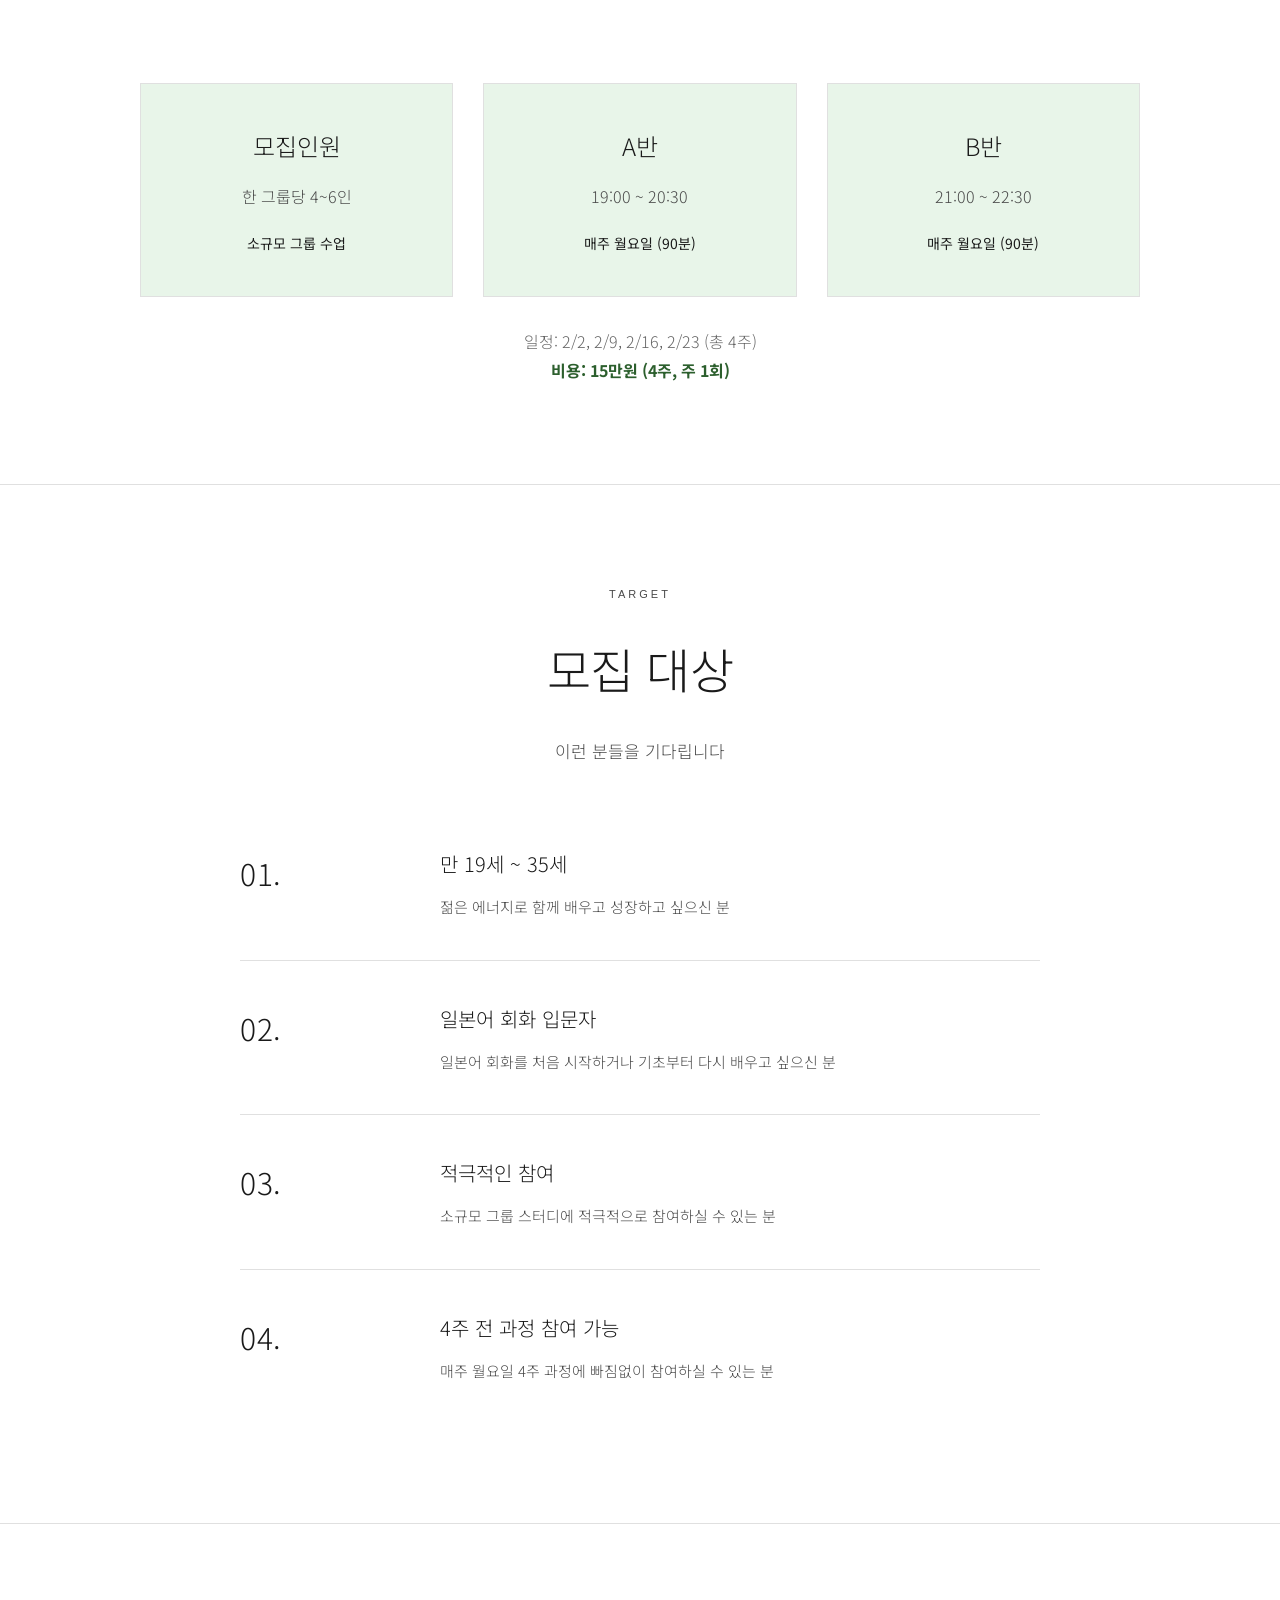
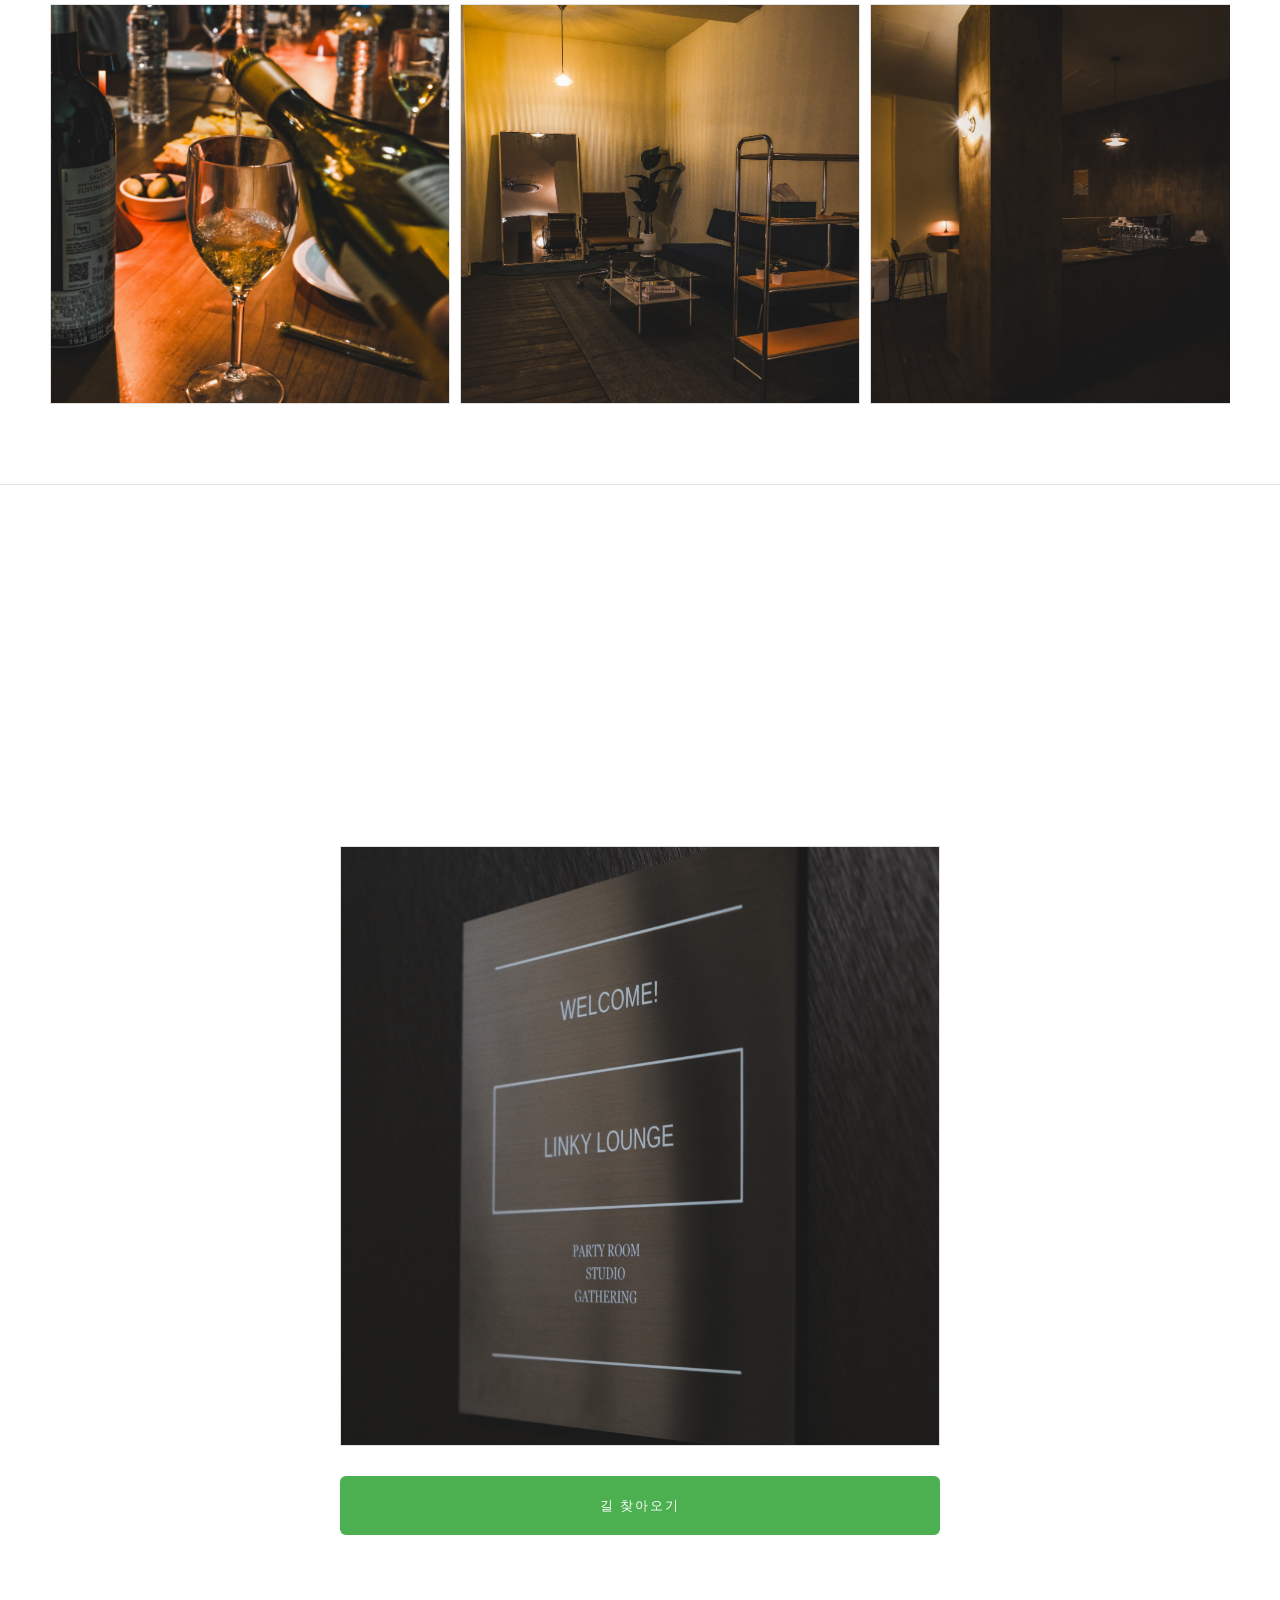
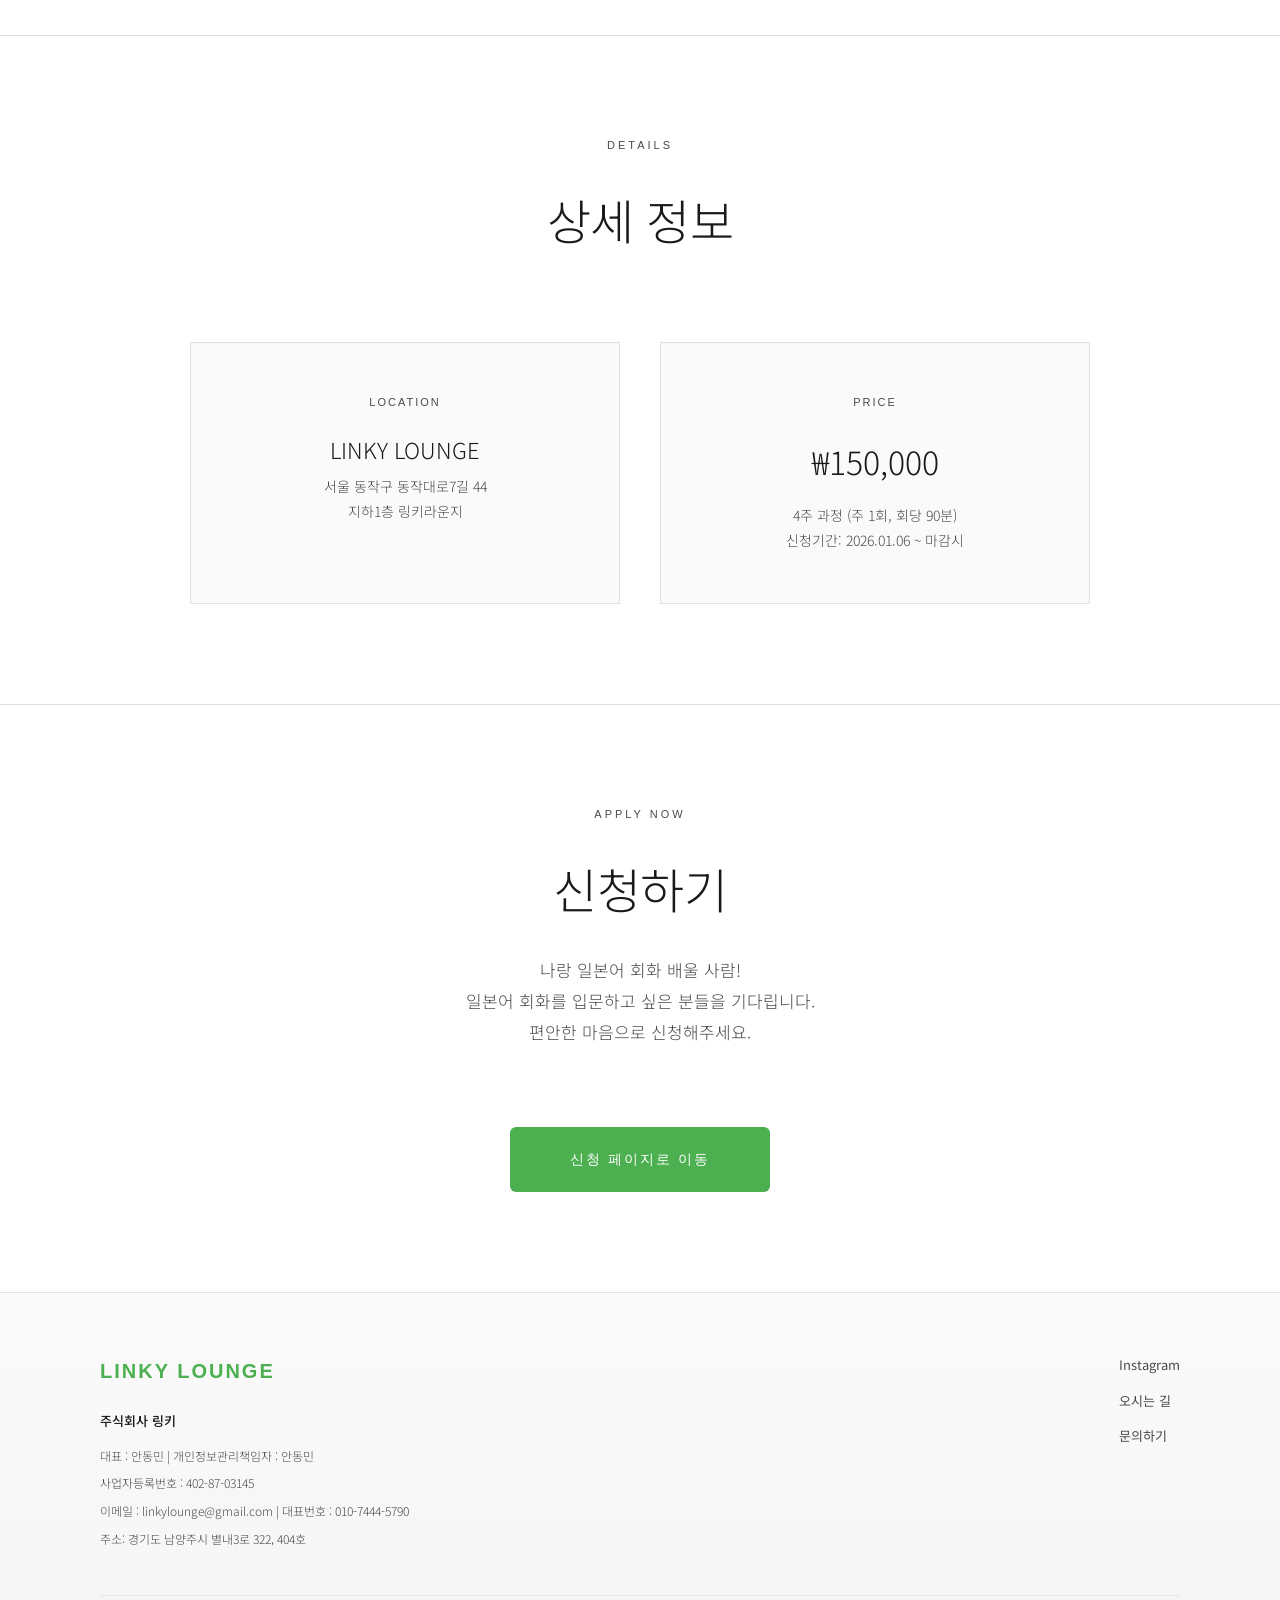
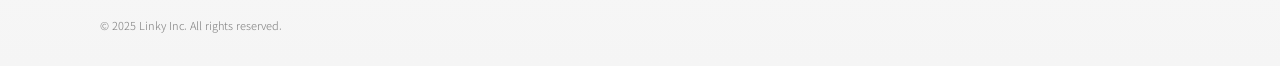
==== commit 037c6aca: "og 수정" ====
--- a/index.html
+++ b/index.html
@@ -8,8 +8,8 @@
     <!-- Open Graph Meta Tags -->
     <meta property="og:title" content="일본어 회화 입문 모집 - Linky Lounge Study">
     <meta property="og:description" content="나랑 일본어 회화 배울 사람! 2026년 2월 일본어 회화를 입문하고 싶은 분들을 모집합니다! 매주 월요일 4주 과정">
-    <meta property="og:image" content="./link-ylounge-image/h.jpg">
-    <meta property="og:site_name" content="Linky Lounge Study">
+    <meta property="og:image" content="./link-ylounge-image/linky-japan-og.png">
+    <meta property="og:site_name" content="Linky Lounge Japaness Study">
 
     <link rel="preconnect" href="https://fonts.googleapis.com">
     <link rel="preconnect" href="https://fonts.gstatic.com" crossorigin>
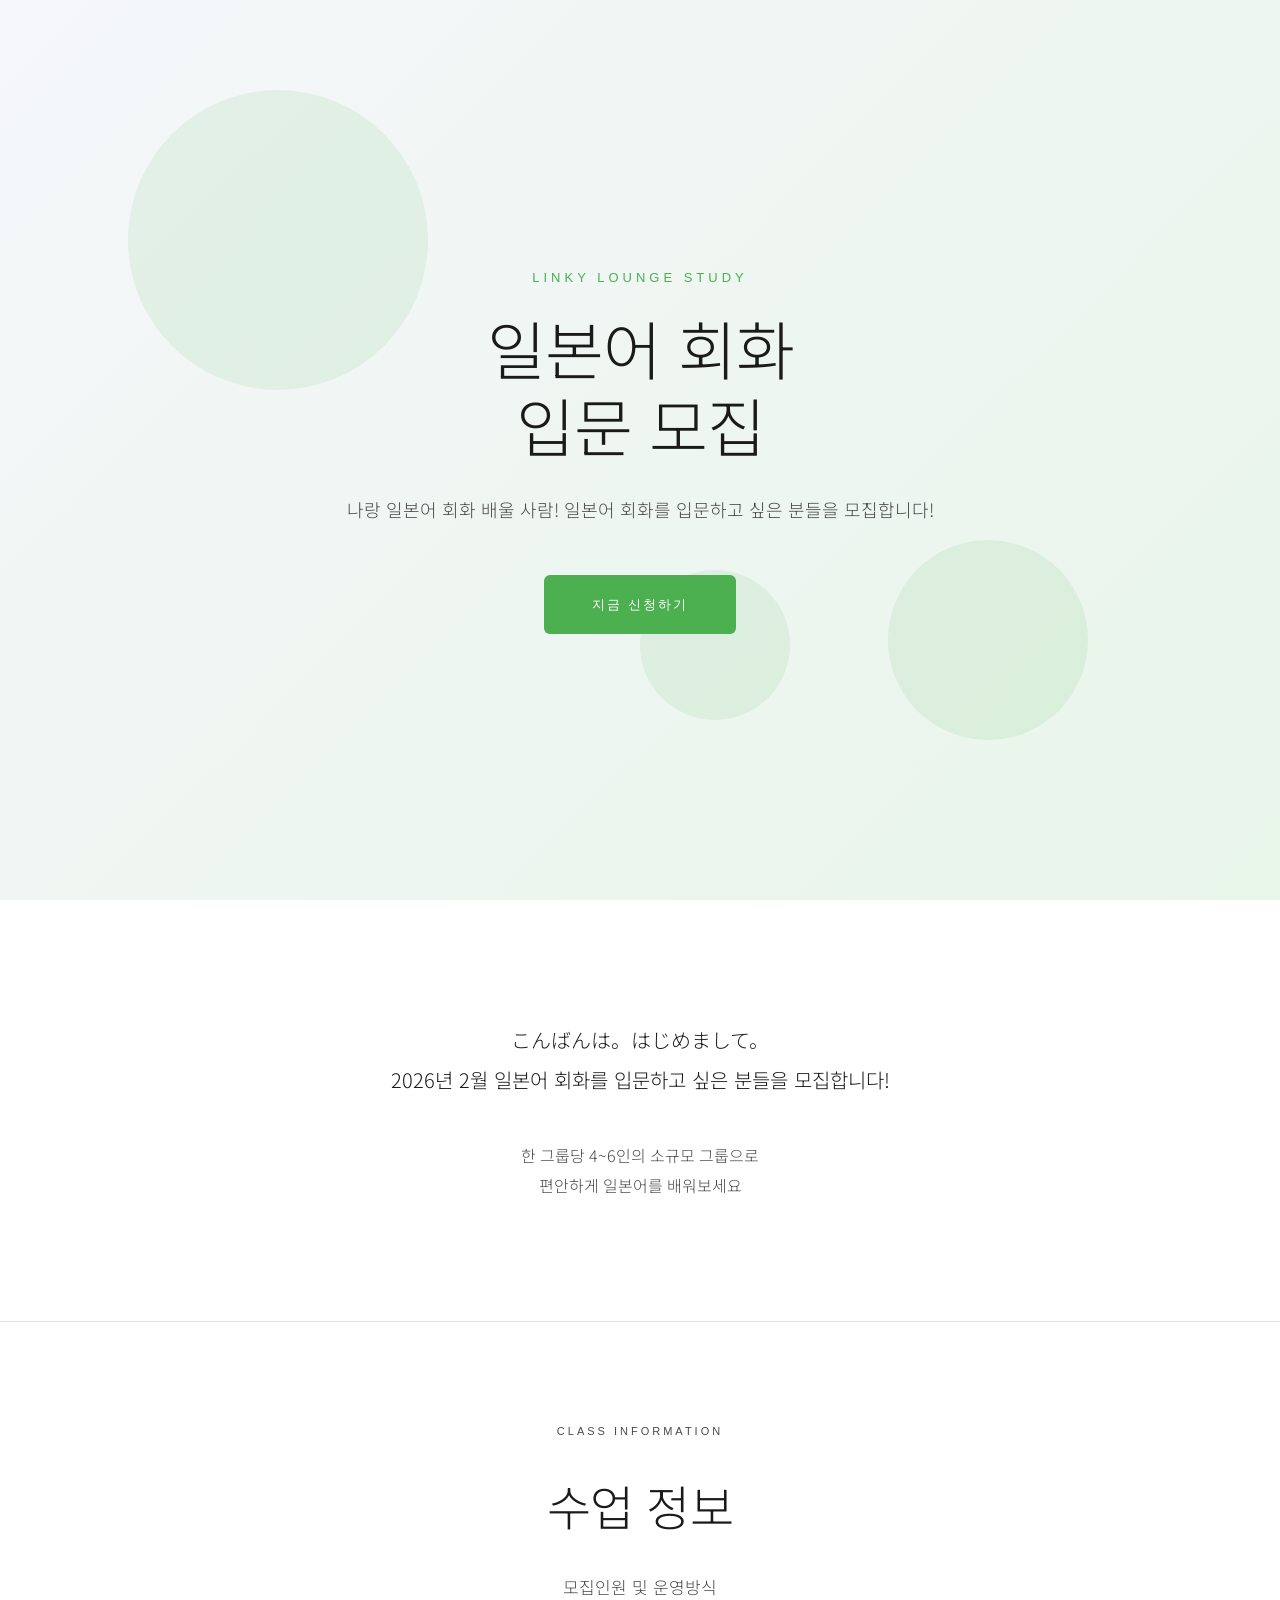
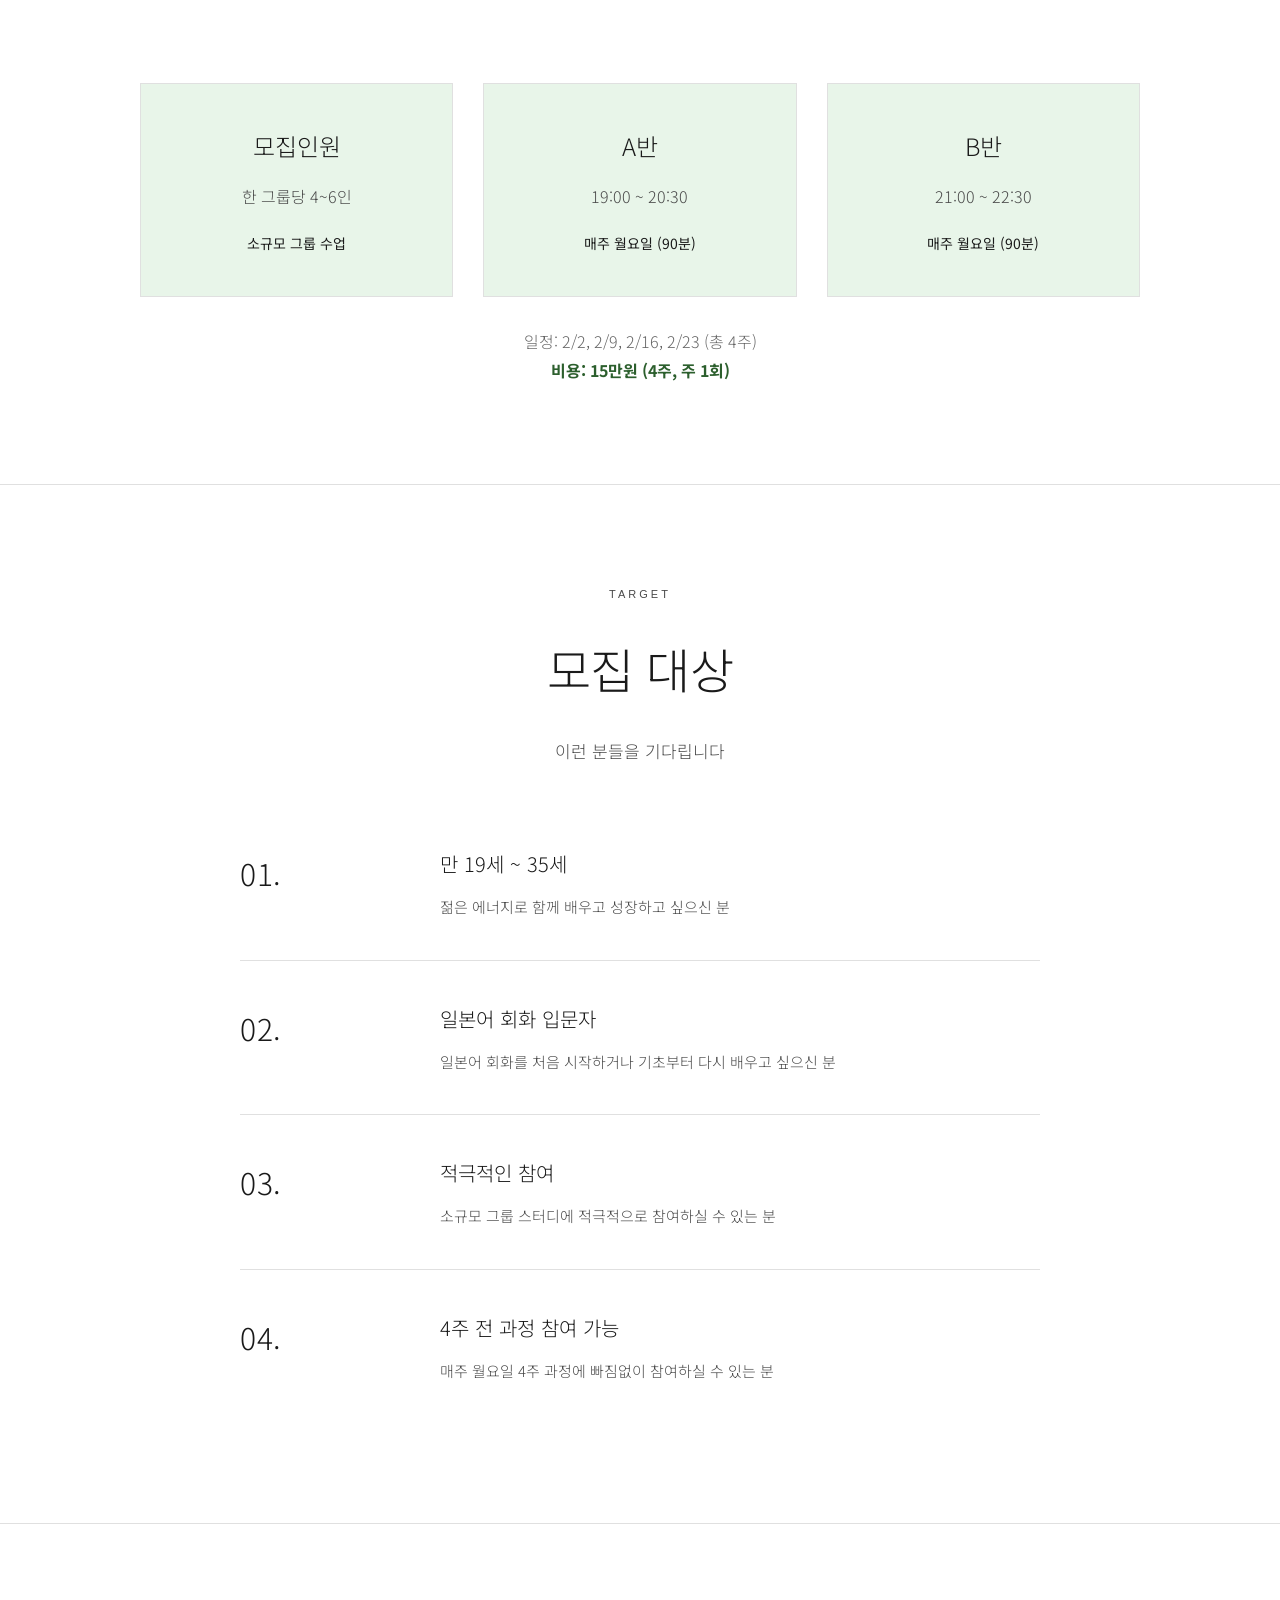
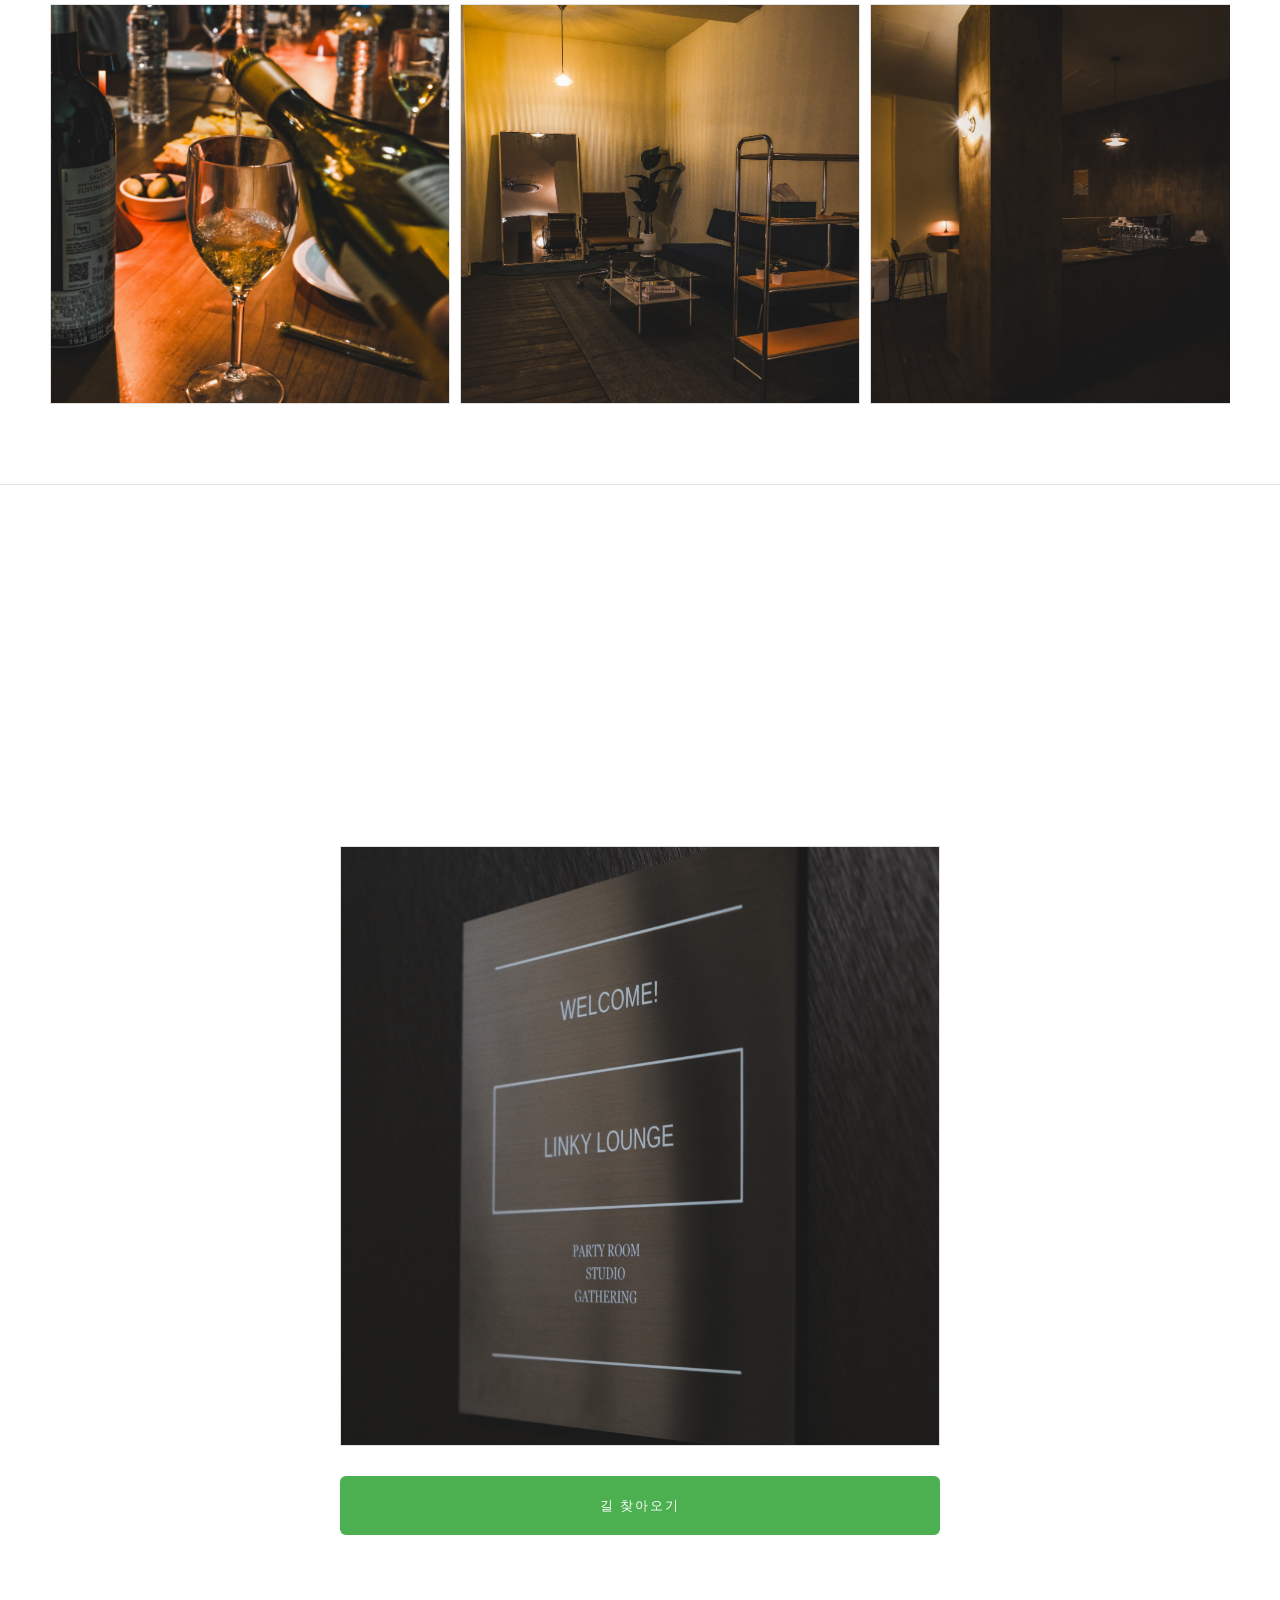
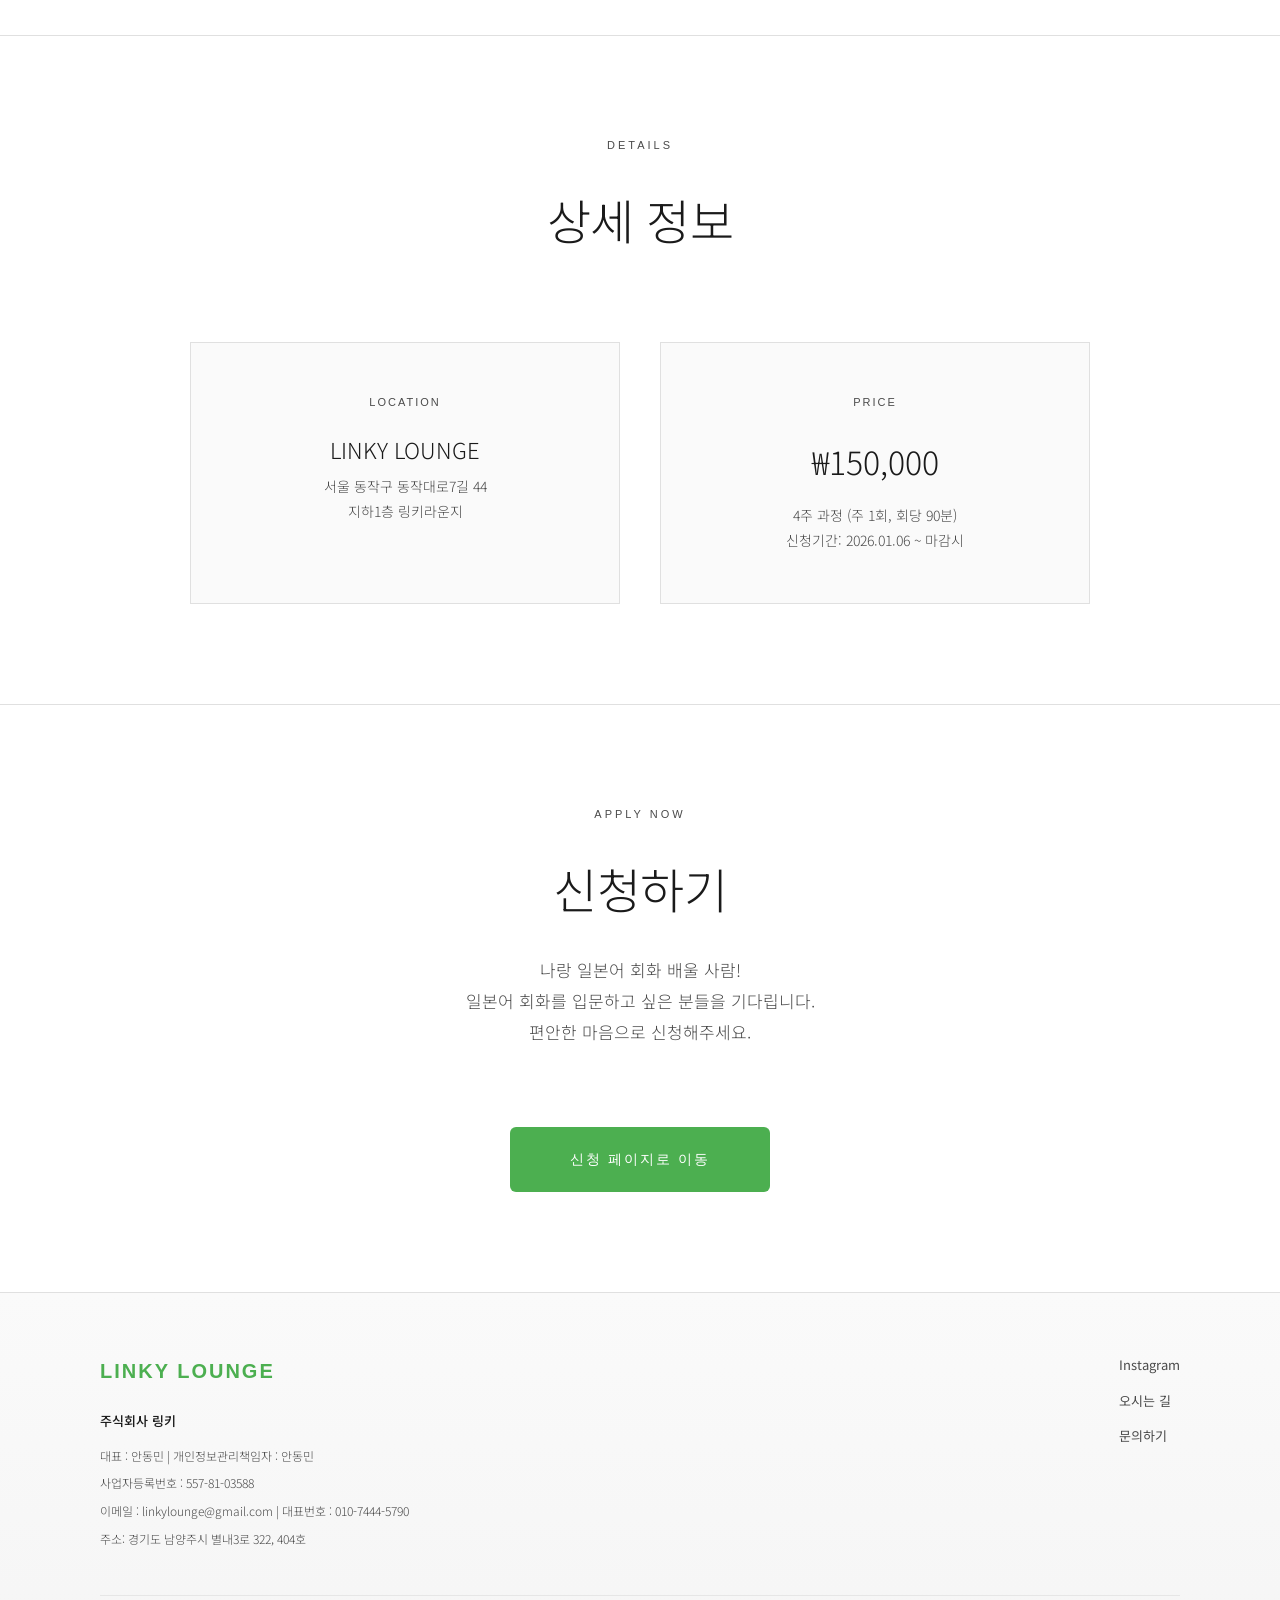
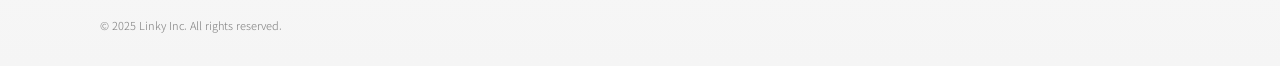
==== commit 07e26226: "사업자 등록 번호 수정" ====
--- a/index.html
+++ b/index.html
@@ -264,7 +264,7 @@
                     <div class="footer-info">
                         <p>주식회사 링키</p>
                         <p>대표 : 안동민 | 개인정보관리책임자 : 안동민</p>
-                        <p>사업자등록번호 : 402-87-03145</p>
+                        <p>사업자등록번호 : 557-81-03588</p>
                         <p>이메일 : linkylounge@gmail.com | 대표번호 : 010-7444-5790</p>
                         <p>주소: 경기도 남양주시 별내3로 322, 404호</p>
                     </div>
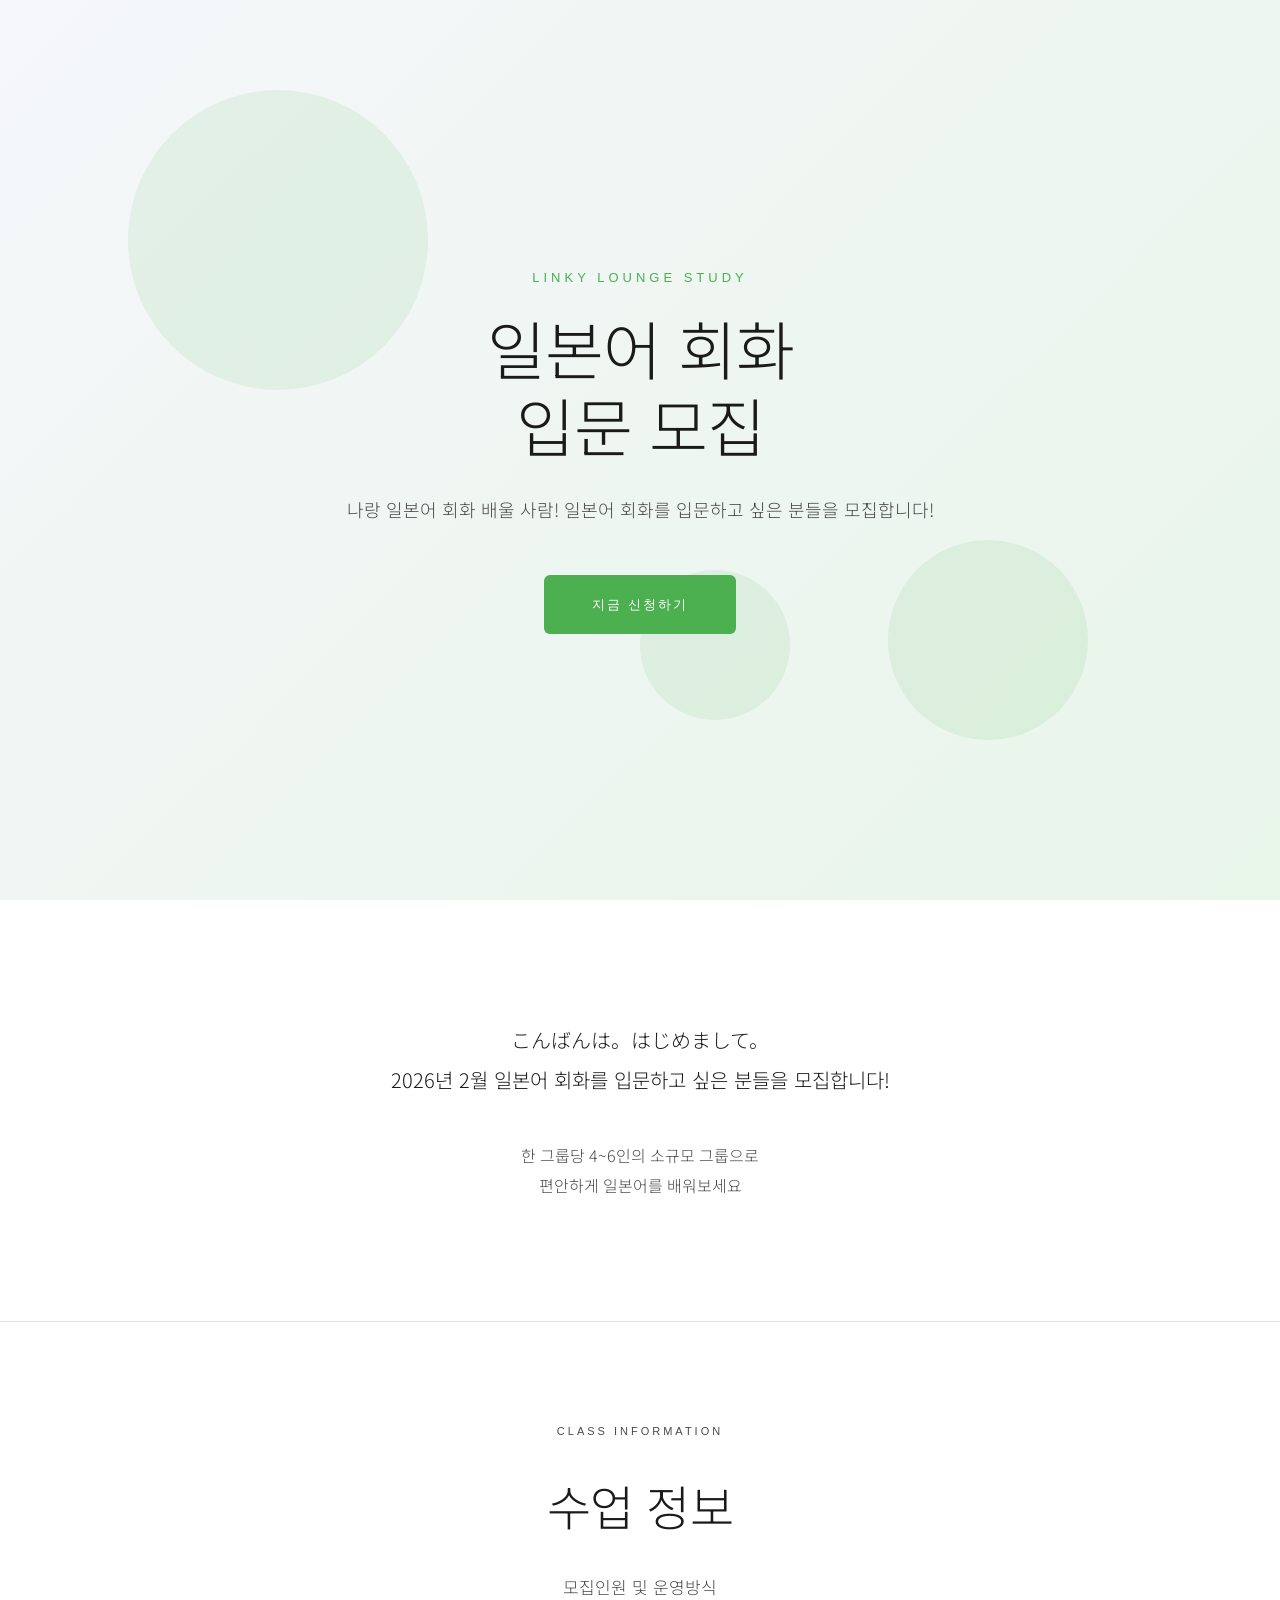
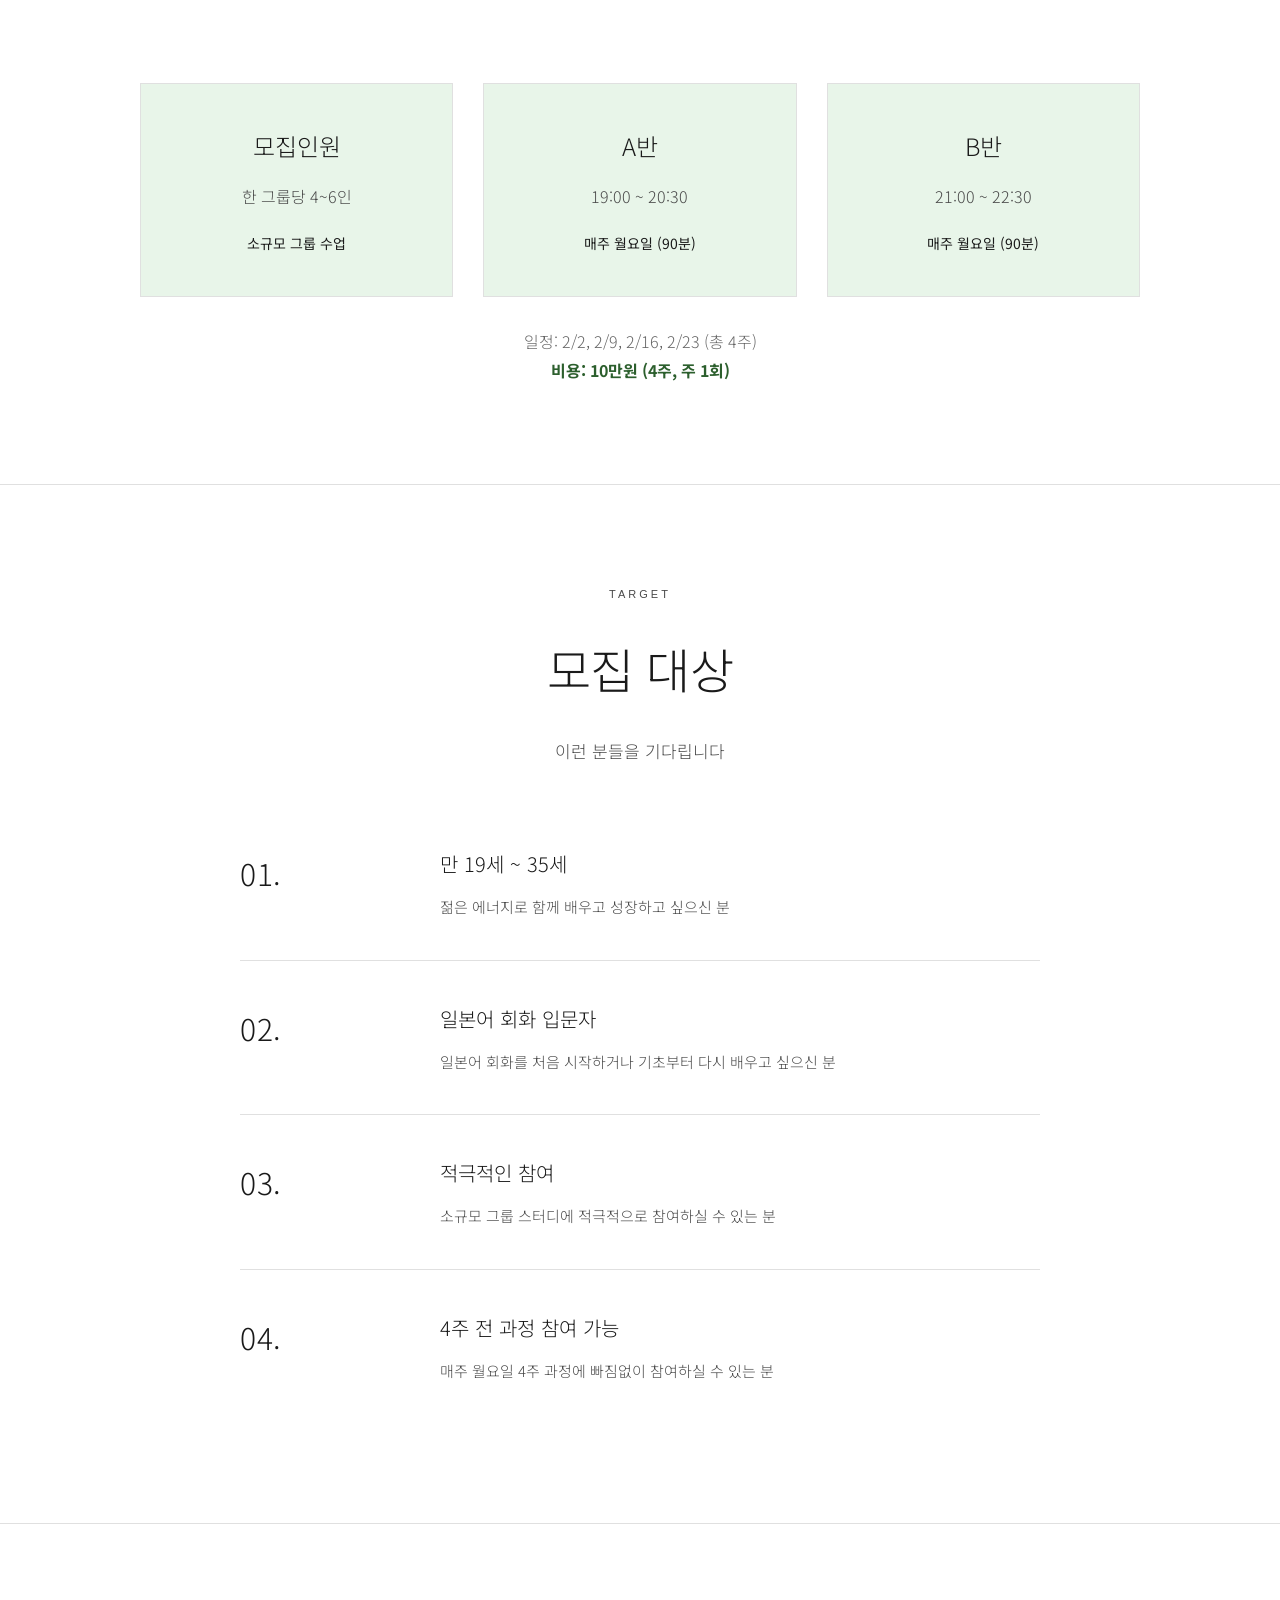
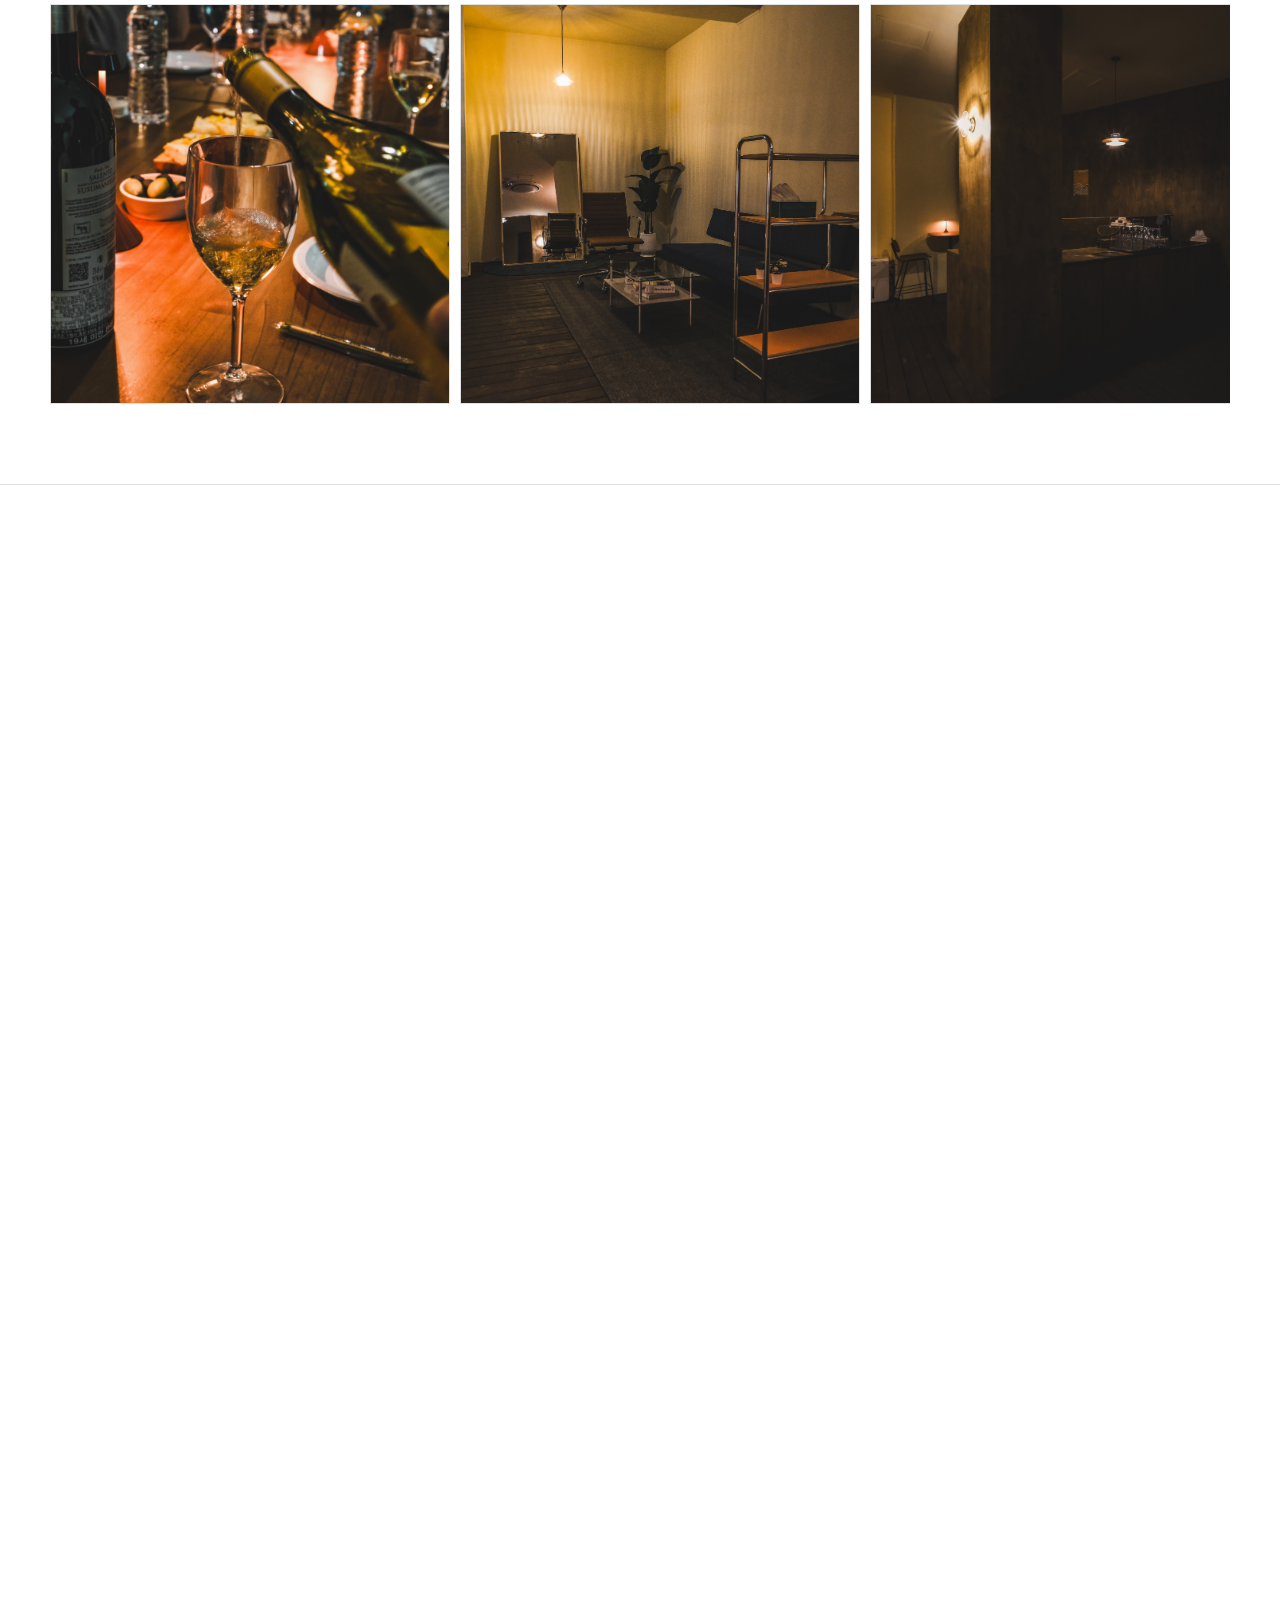
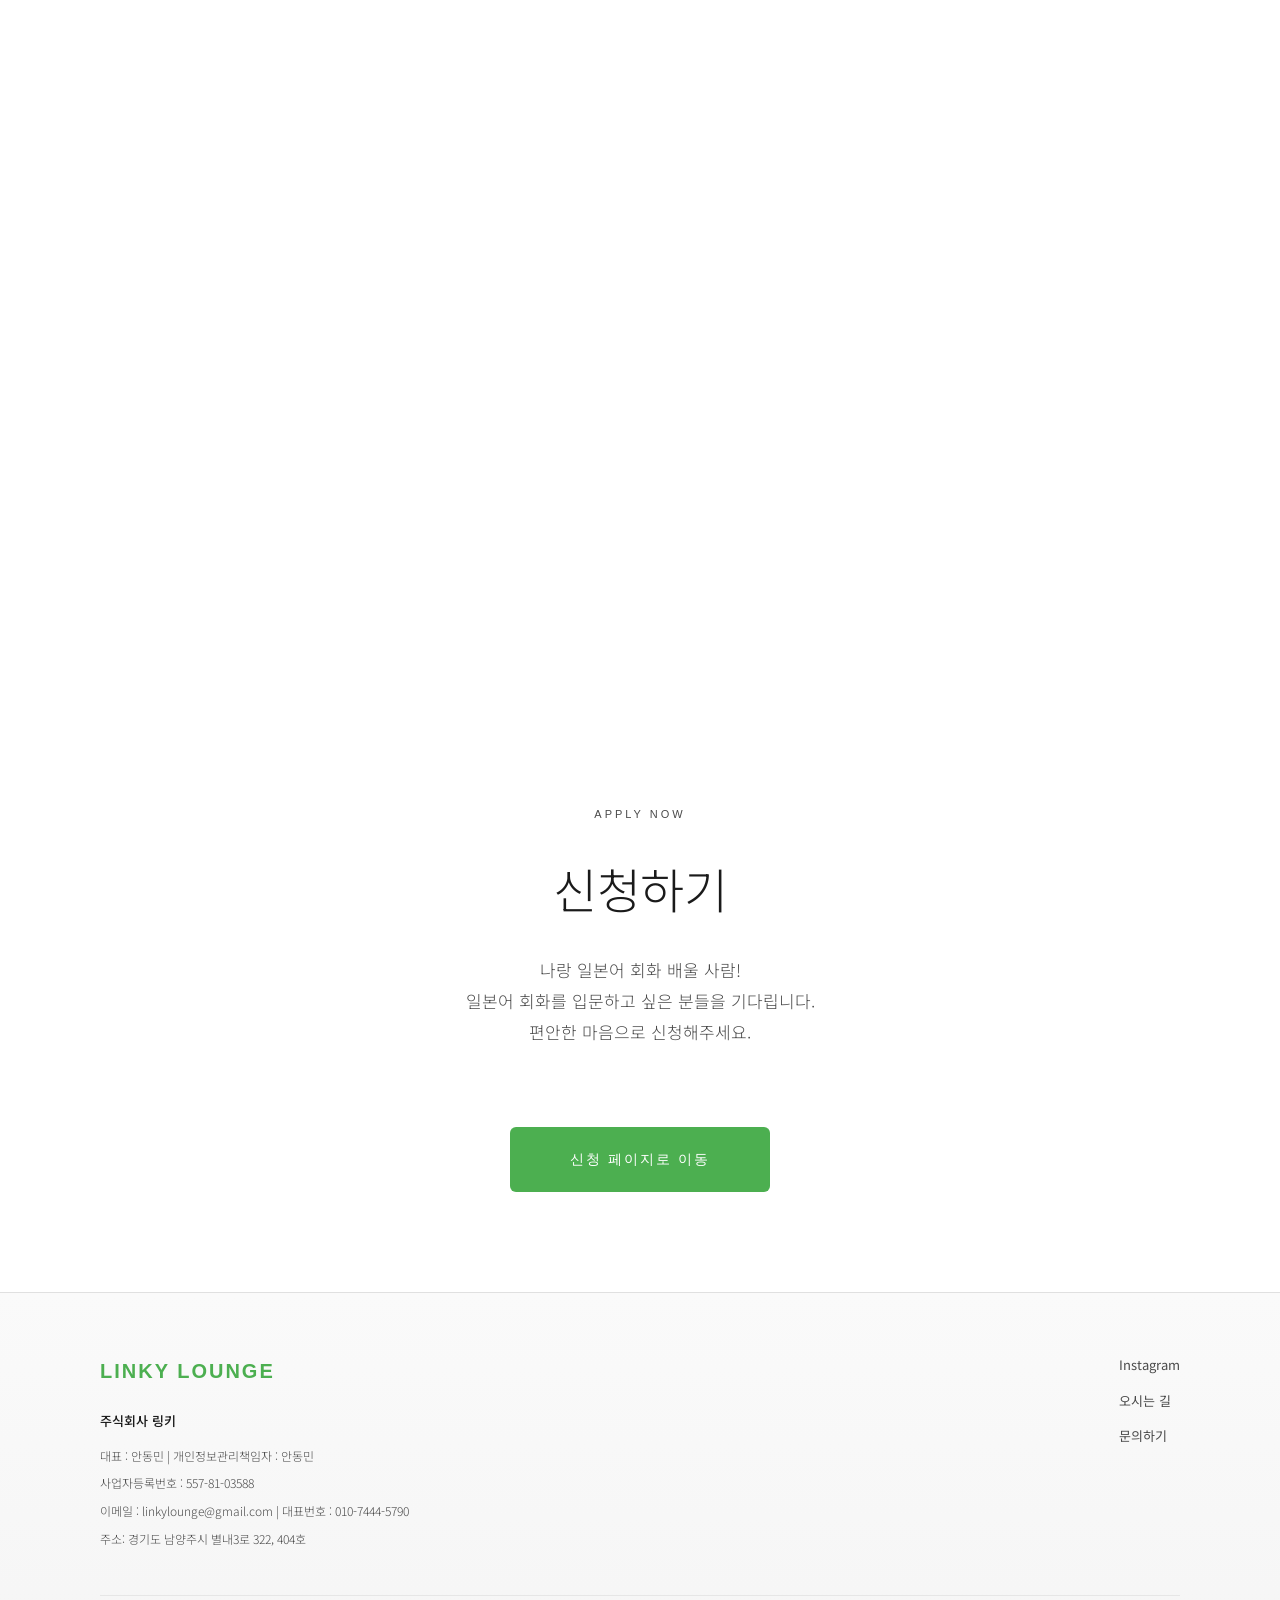
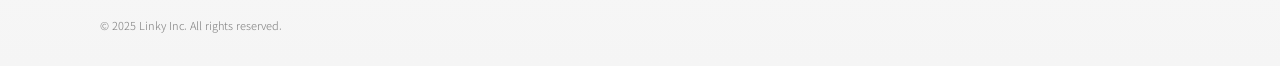
==== commit 124b514e: "modify price" ====
--- a/index.html
+++ b/index.html
@@ -87,7 +87,7 @@
             <div style="text-align: center; margin-top: 30px;">
                 <p style="font-size: 16px; color: #666;">
                     일정: 2/2, 2/9, 2/16, 2/23 (총 4주)<br>
-                    <strong style="color: #2c5f2d;">비용: 15만원 (4주, 주 1회)</strong>
+                    <strong style="color: #2c5f2d;">비용: 10만원 (4주, 주 1회)</strong>
                 </p>
             </div>
         </div>
@@ -225,7 +225,7 @@
                 </div>
                 <div class="detail-item fade-in-up">
                     <div class="detail-label">PRICE</div>
-                    <div class="detail-highlight">₩150,000</div>
+                    <div class="detail-highlight">₩100,000</div>
                     <div class="detail-note">4주 과정 (주 1회, 회당 90분)<br>신청기간: 2026.01.06 ~ 마감시</div>
                 </div>
             </div>
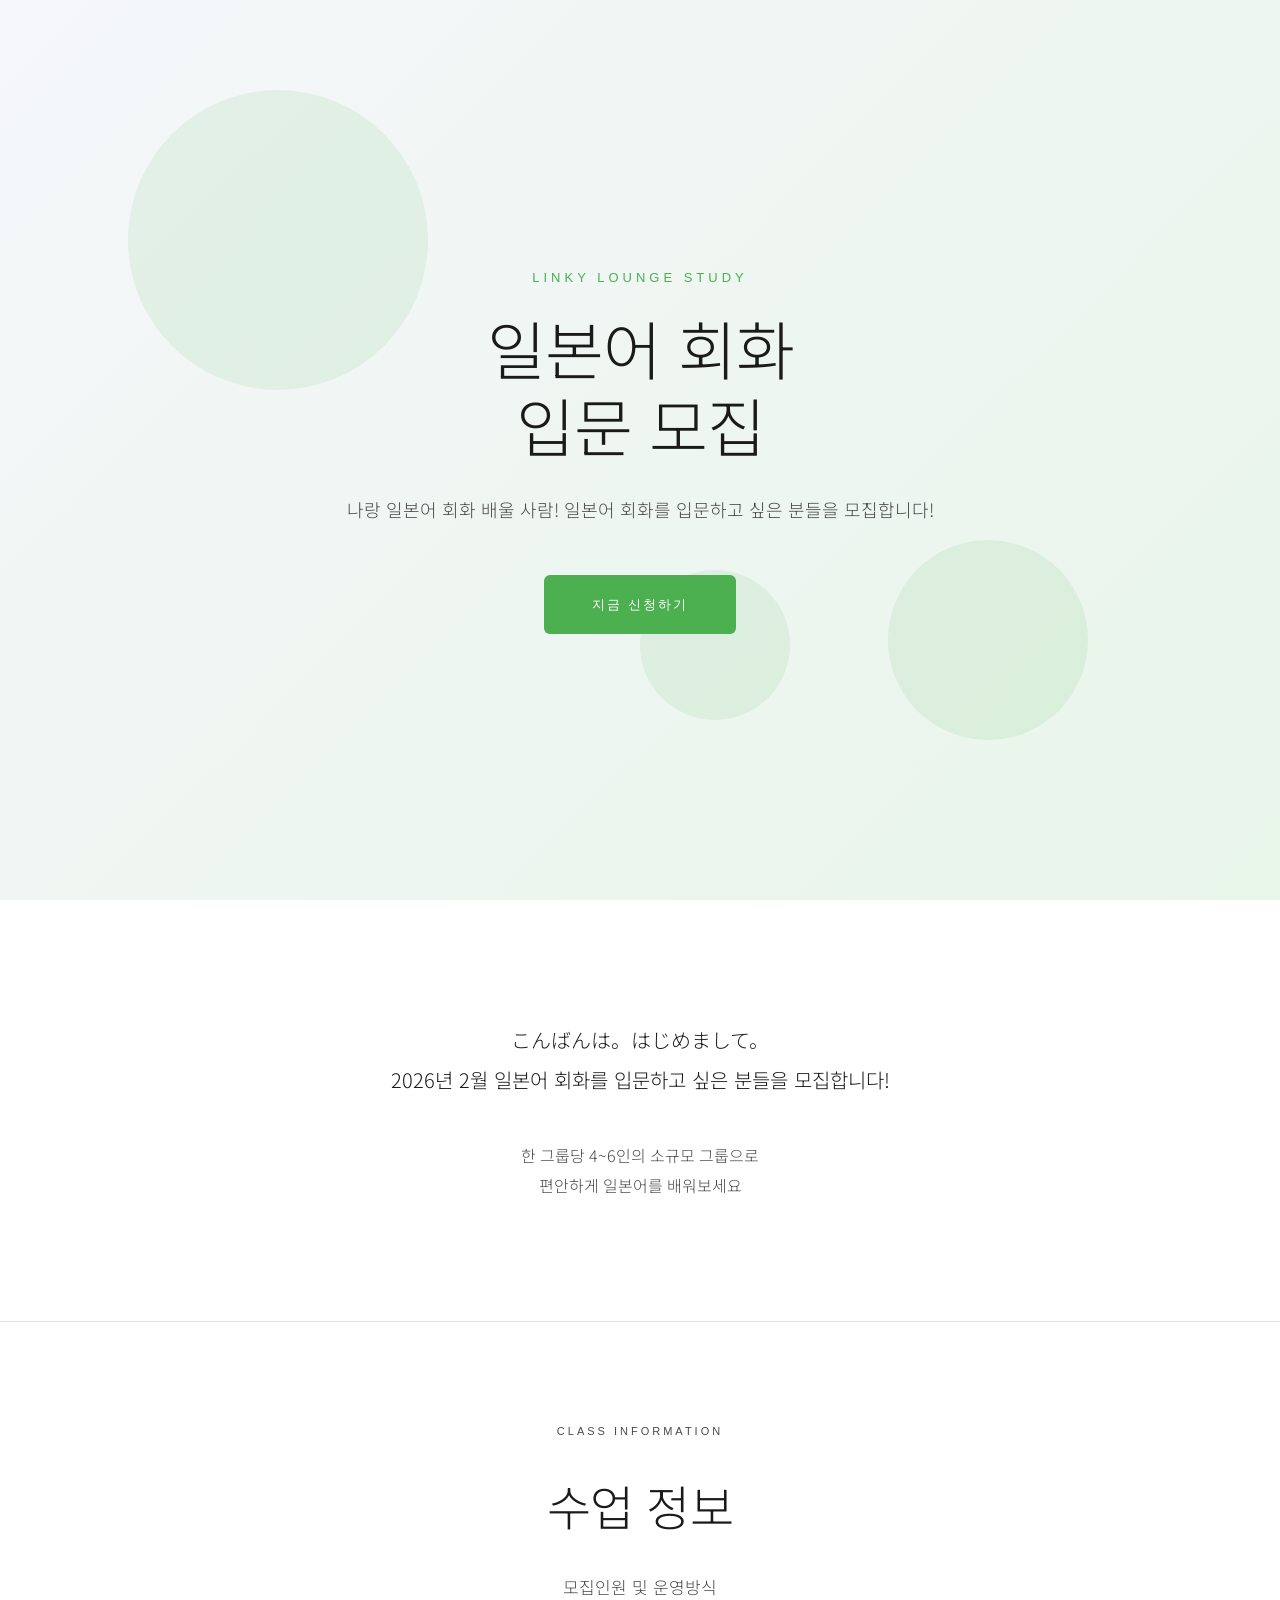
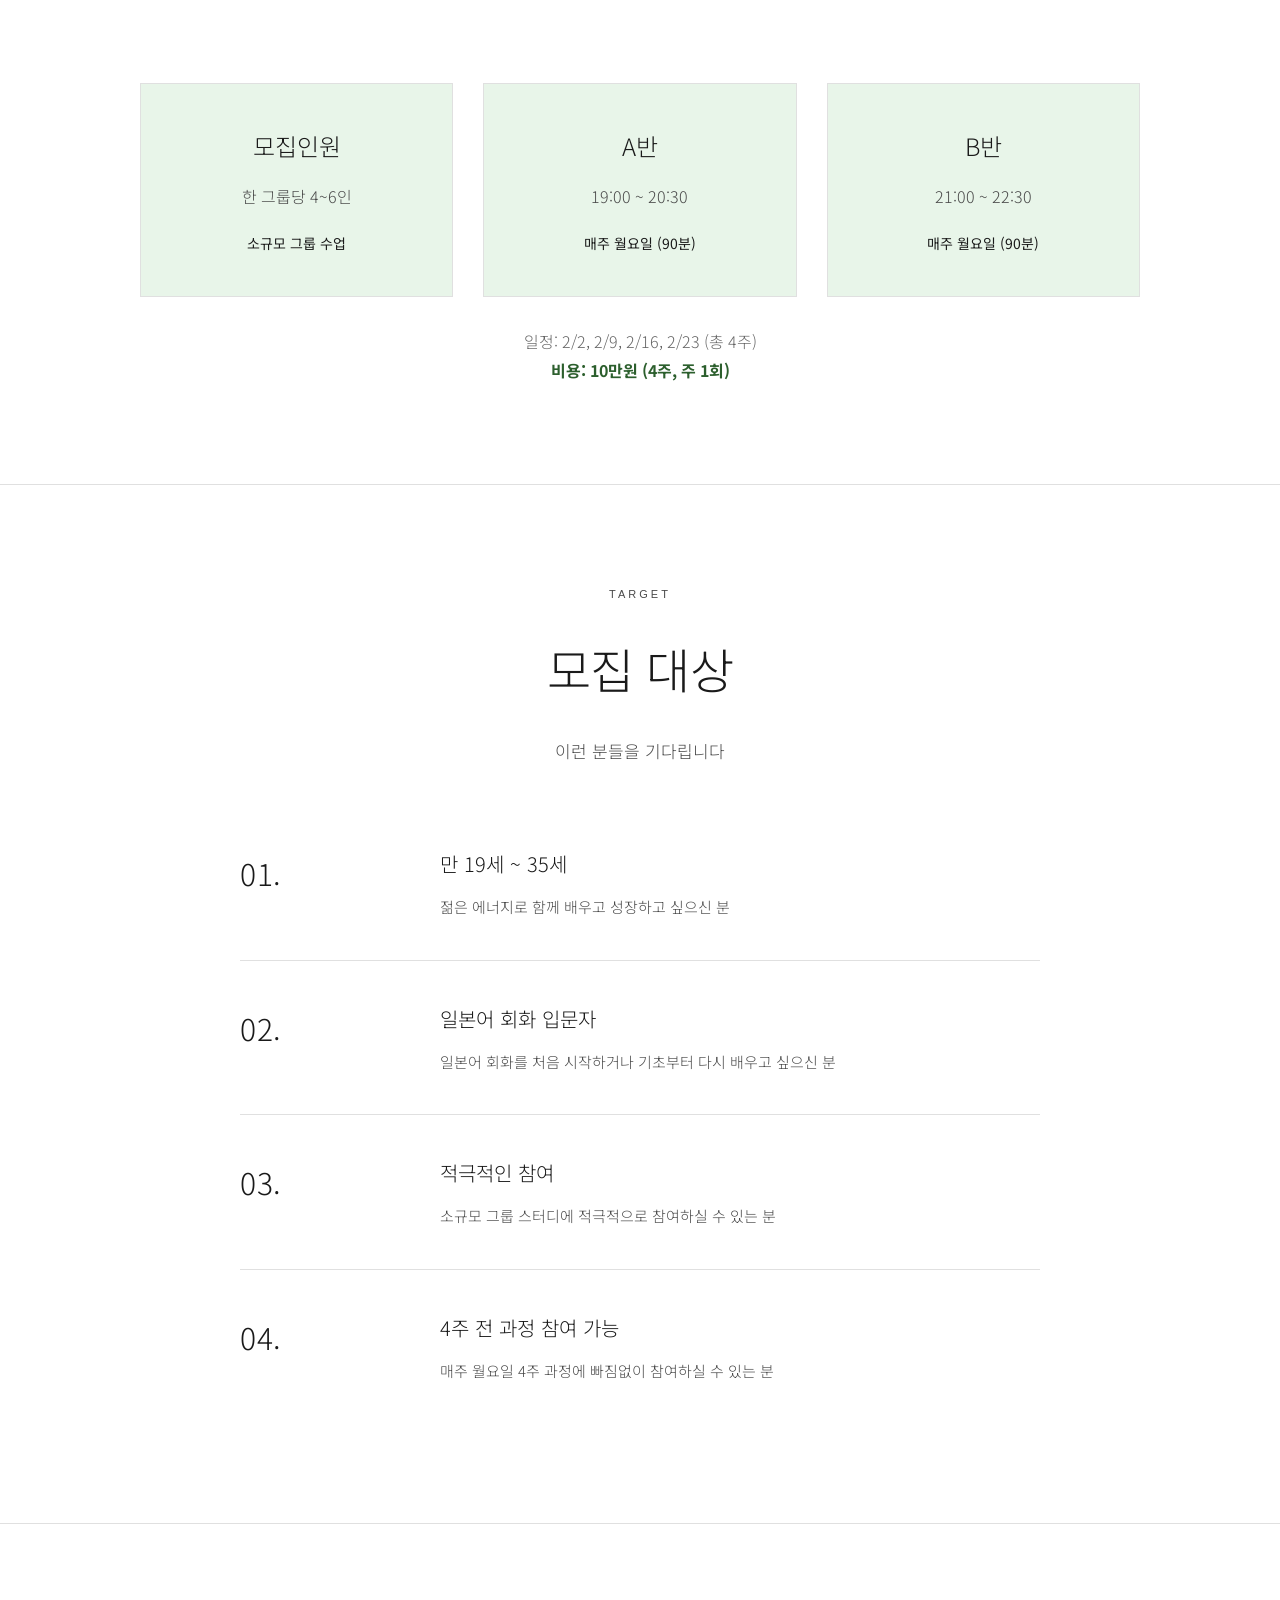
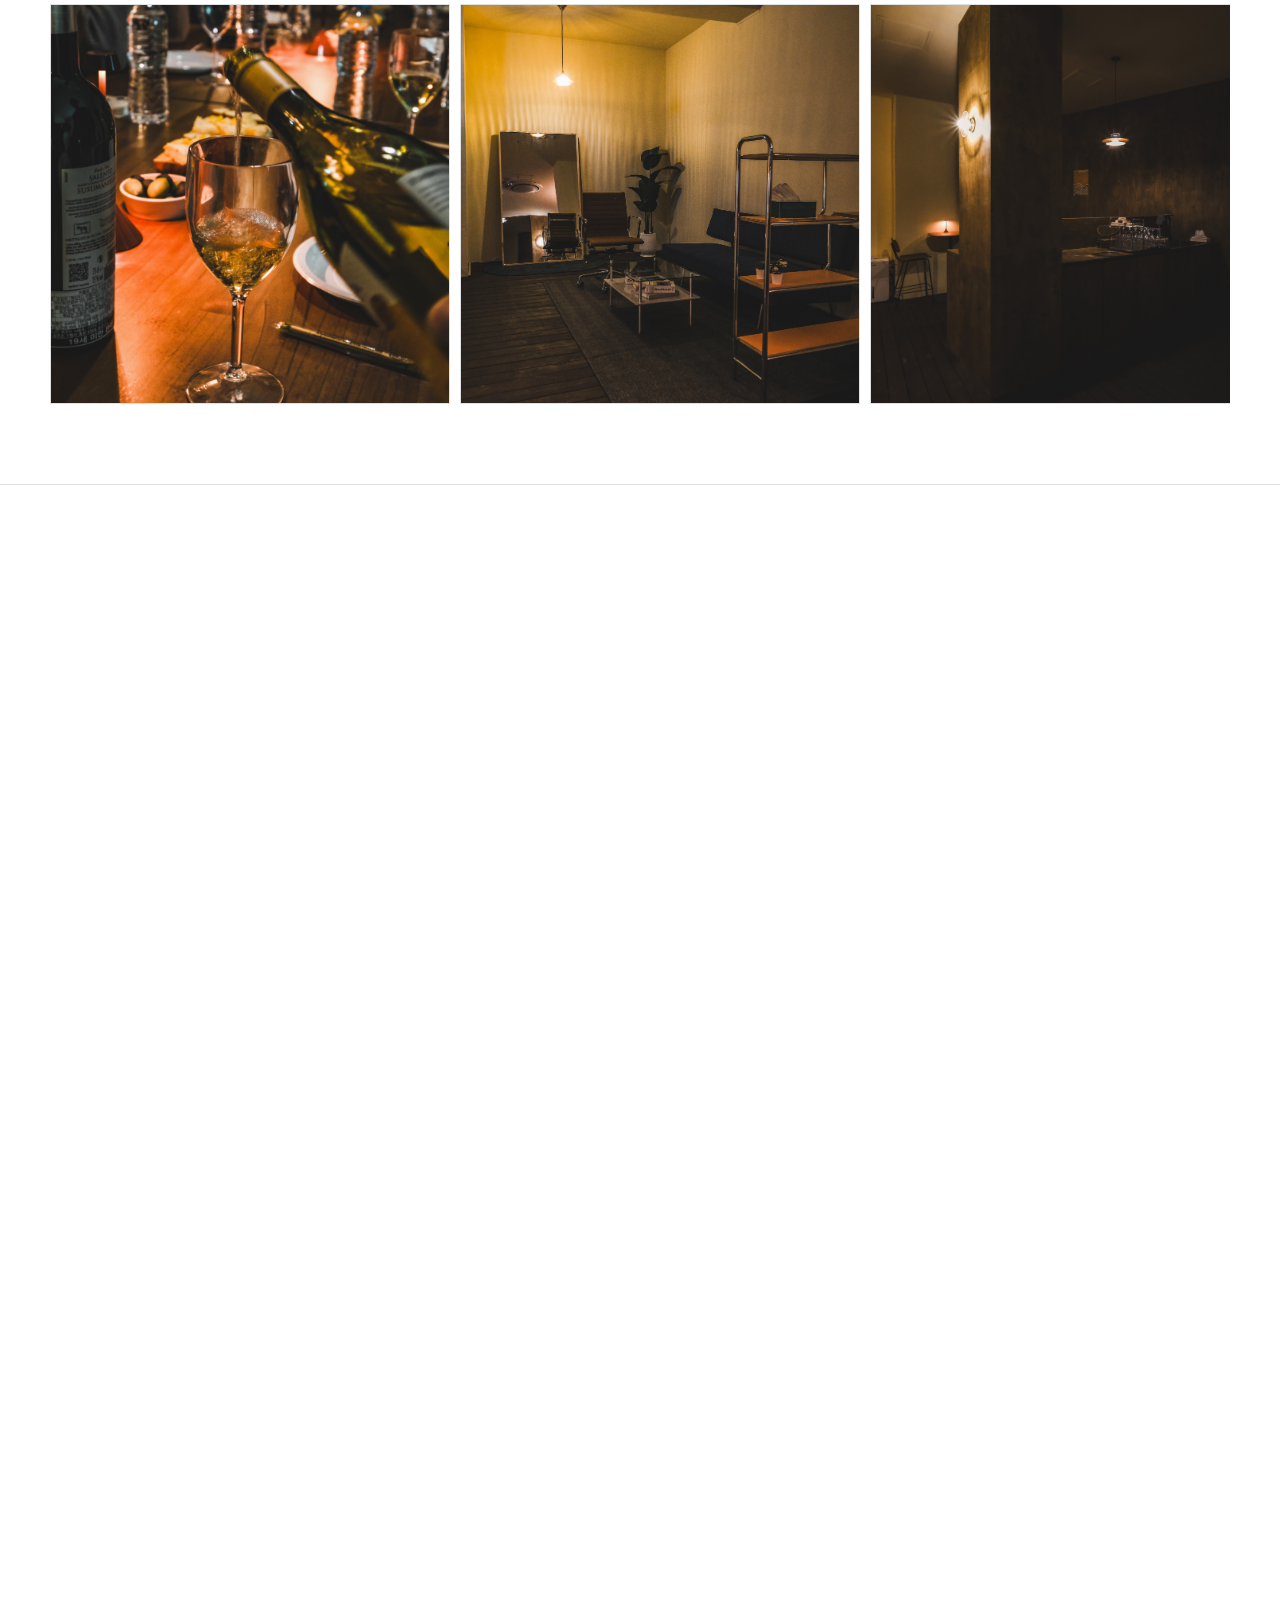
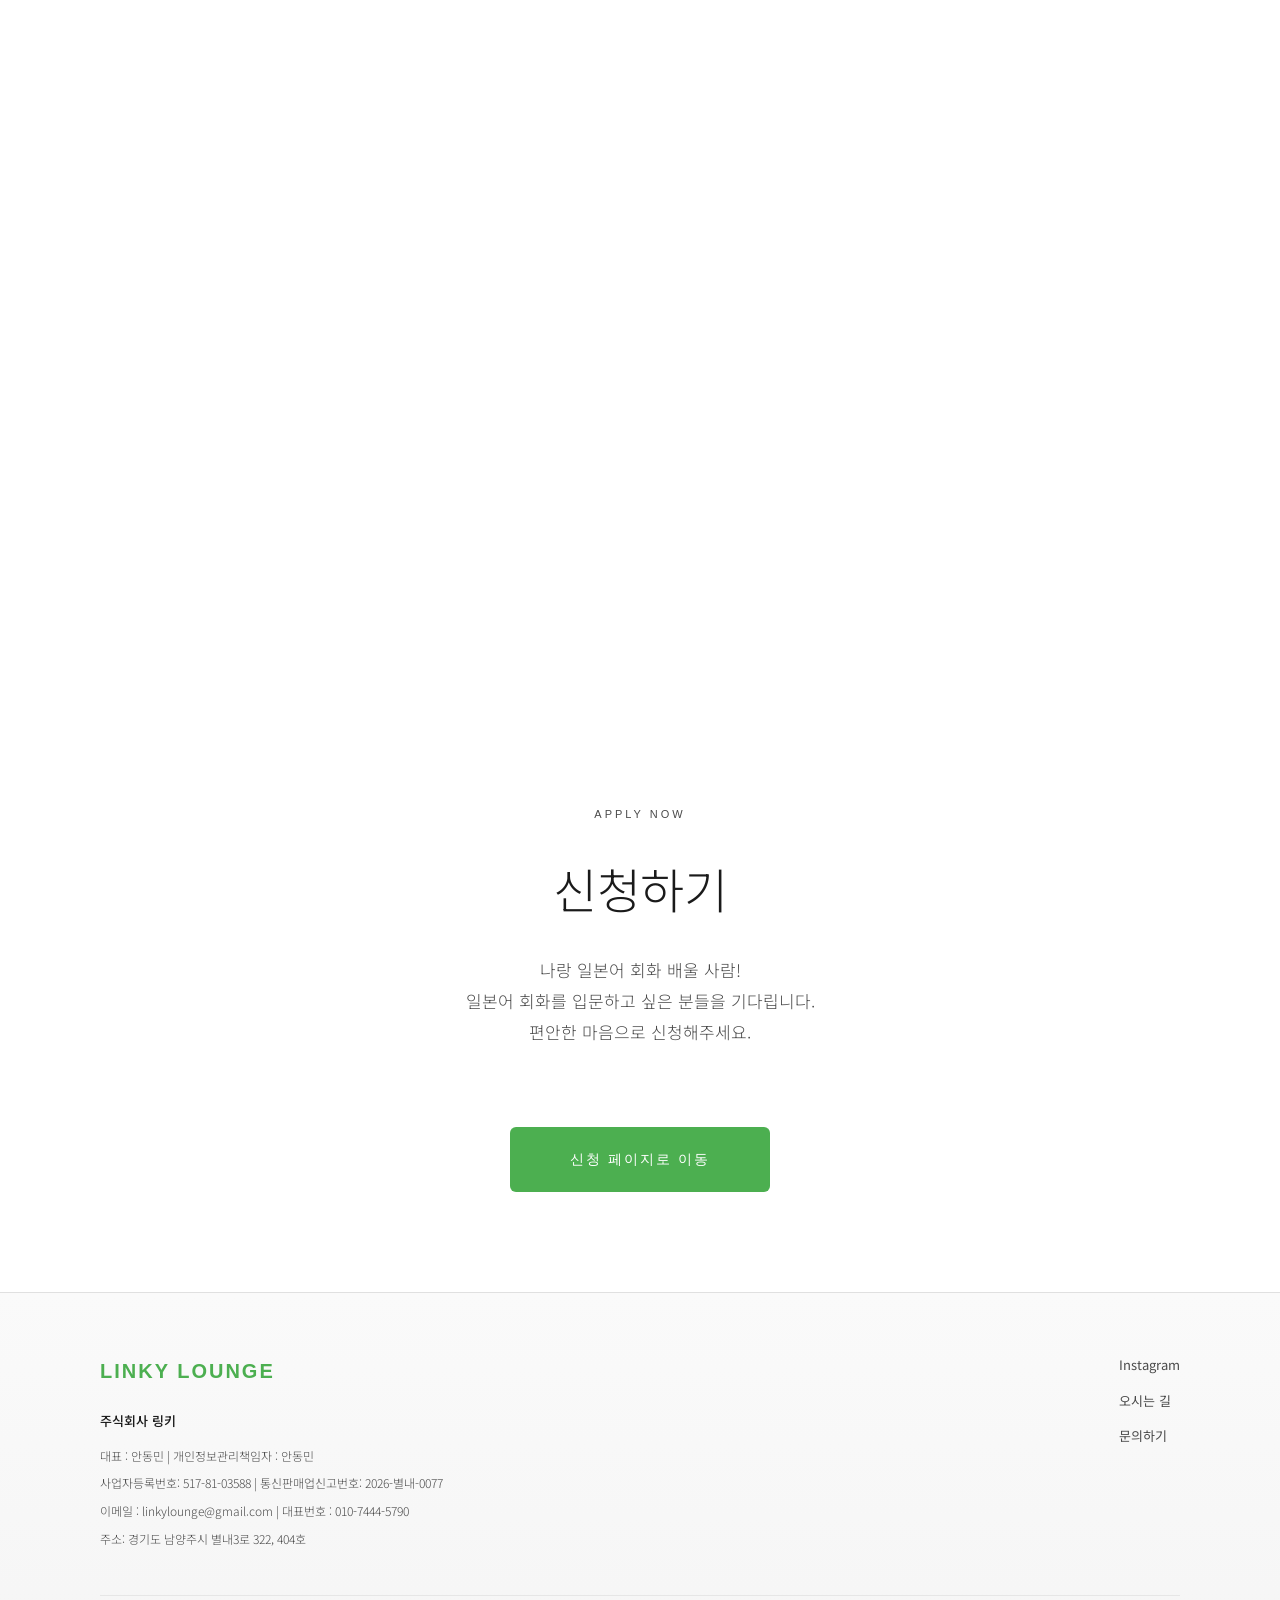
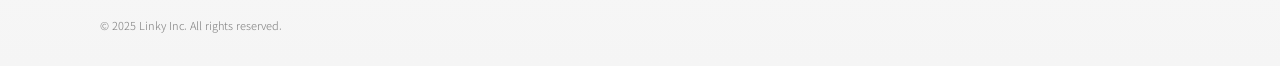
==== commit 4ec13389: "modify" ====
--- a/index.html
+++ b/index.html
@@ -264,7 +264,7 @@
                     <div class="footer-info">
                         <p>주식회사 링키</p>
                         <p>대표 : 안동민 | 개인정보관리책임자 : 안동민</p>
-                        <p>사업자등록번호 : 557-81-03588</p>
+                        <p>사업자등록번호: 517-81-03588 | 통신판매업신고번호: 2026-별내-0077</p>
                         <p>이메일 : linkylounge@gmail.com | 대표번호 : 010-7444-5790</p>
                         <p>주소: 경기도 남양주시 별내3로 322, 404호</p>
                     </div>
